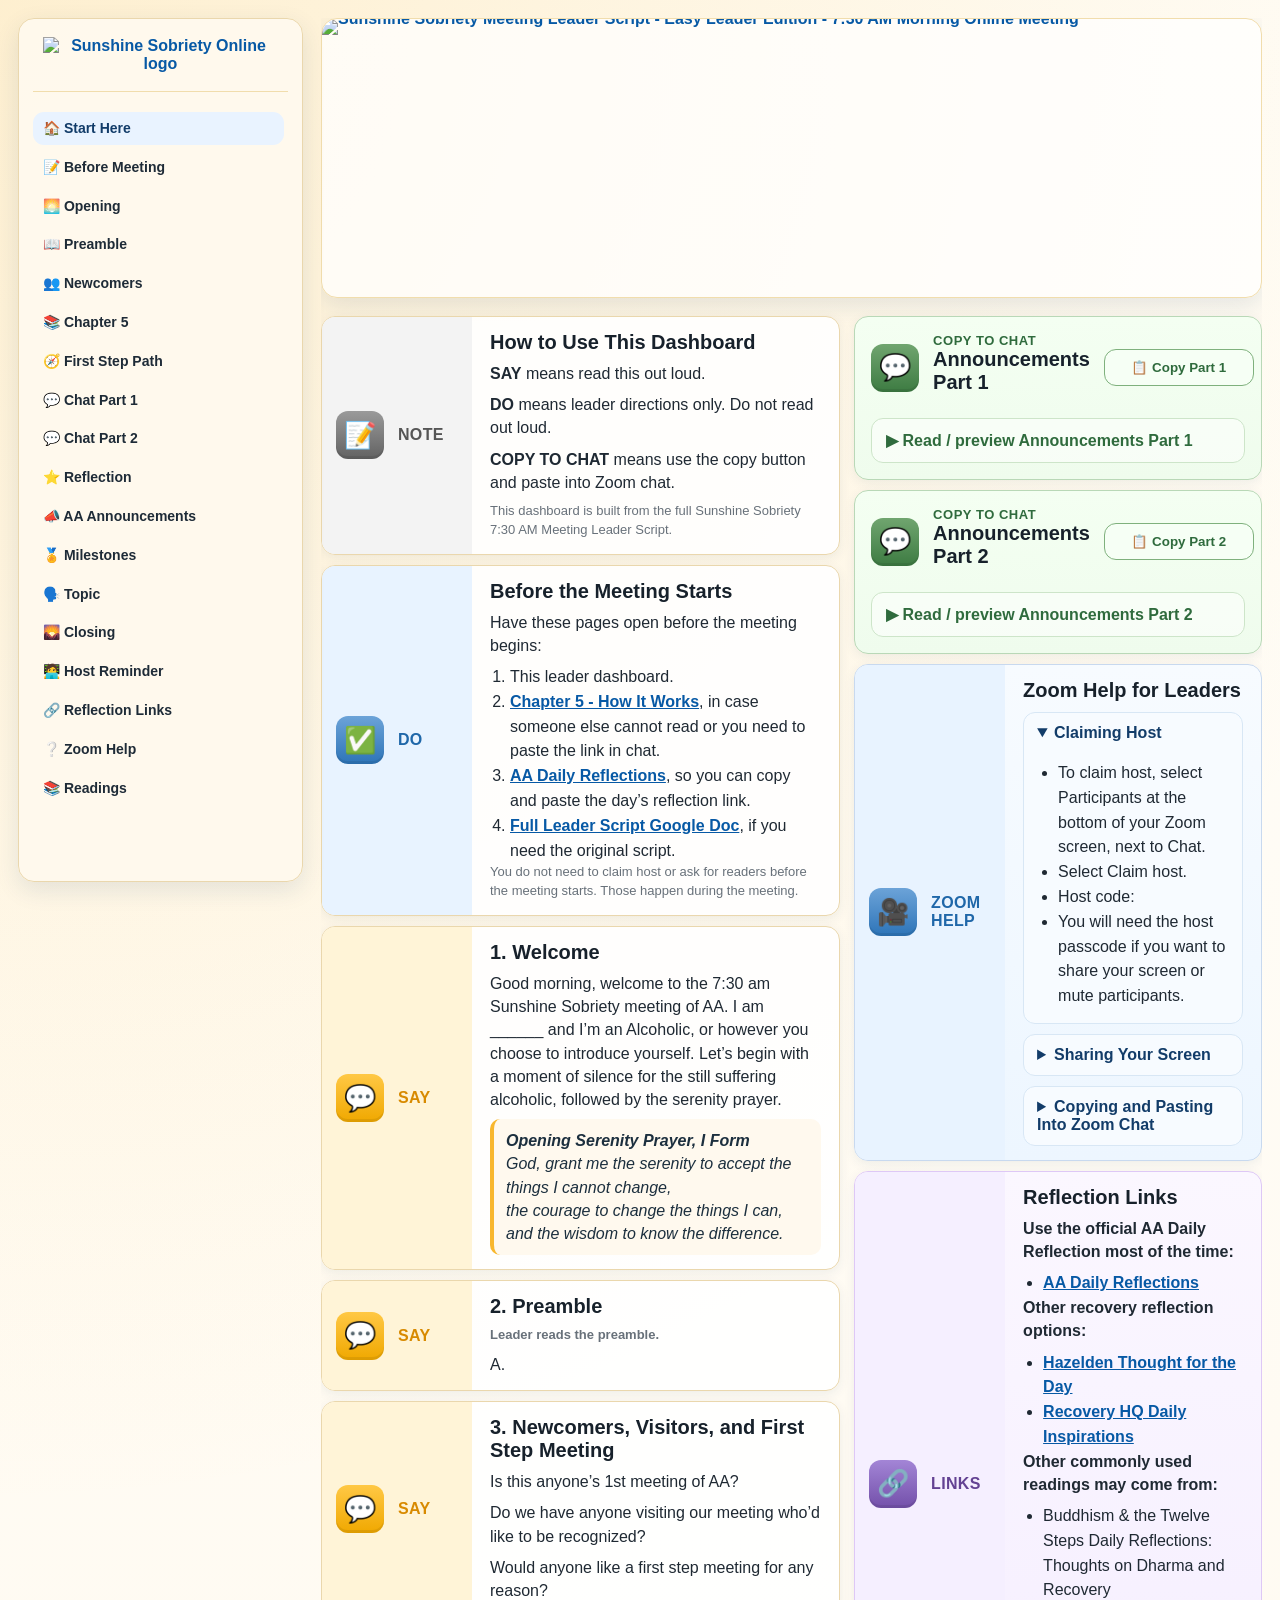
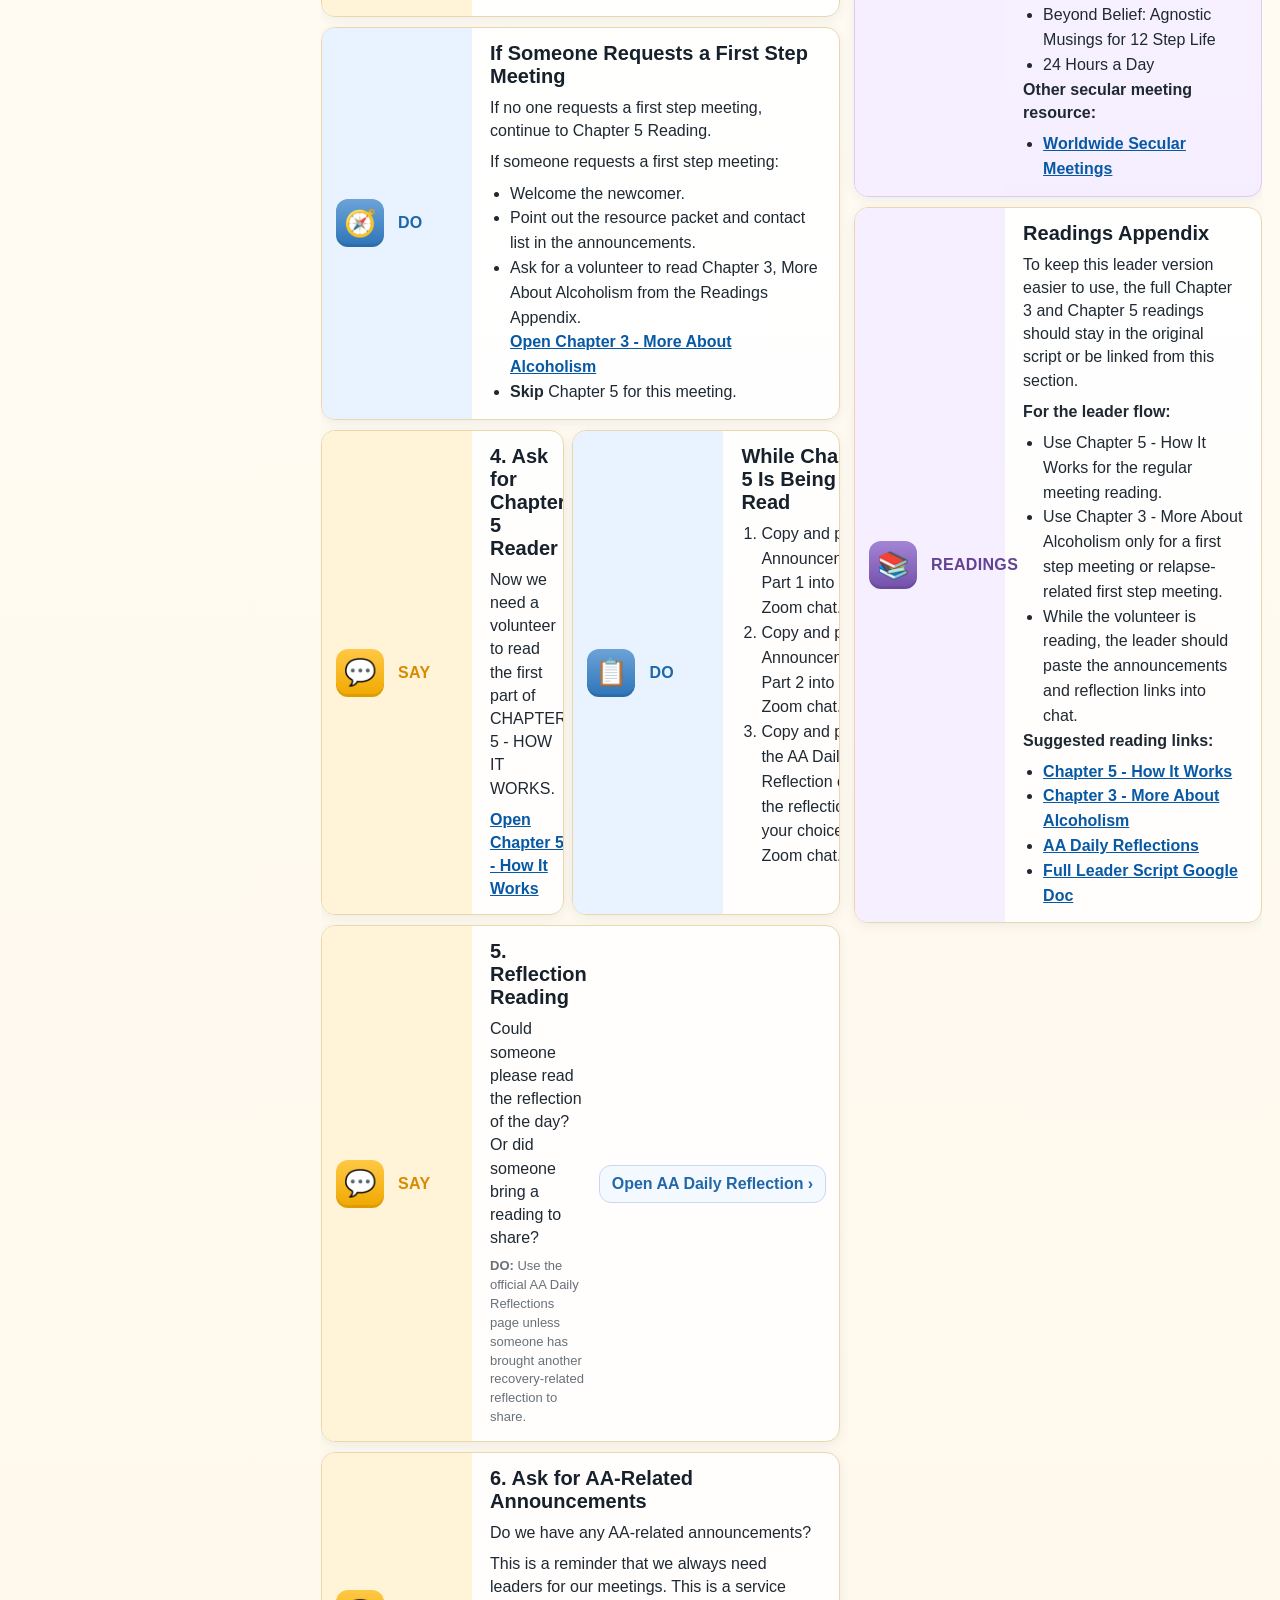
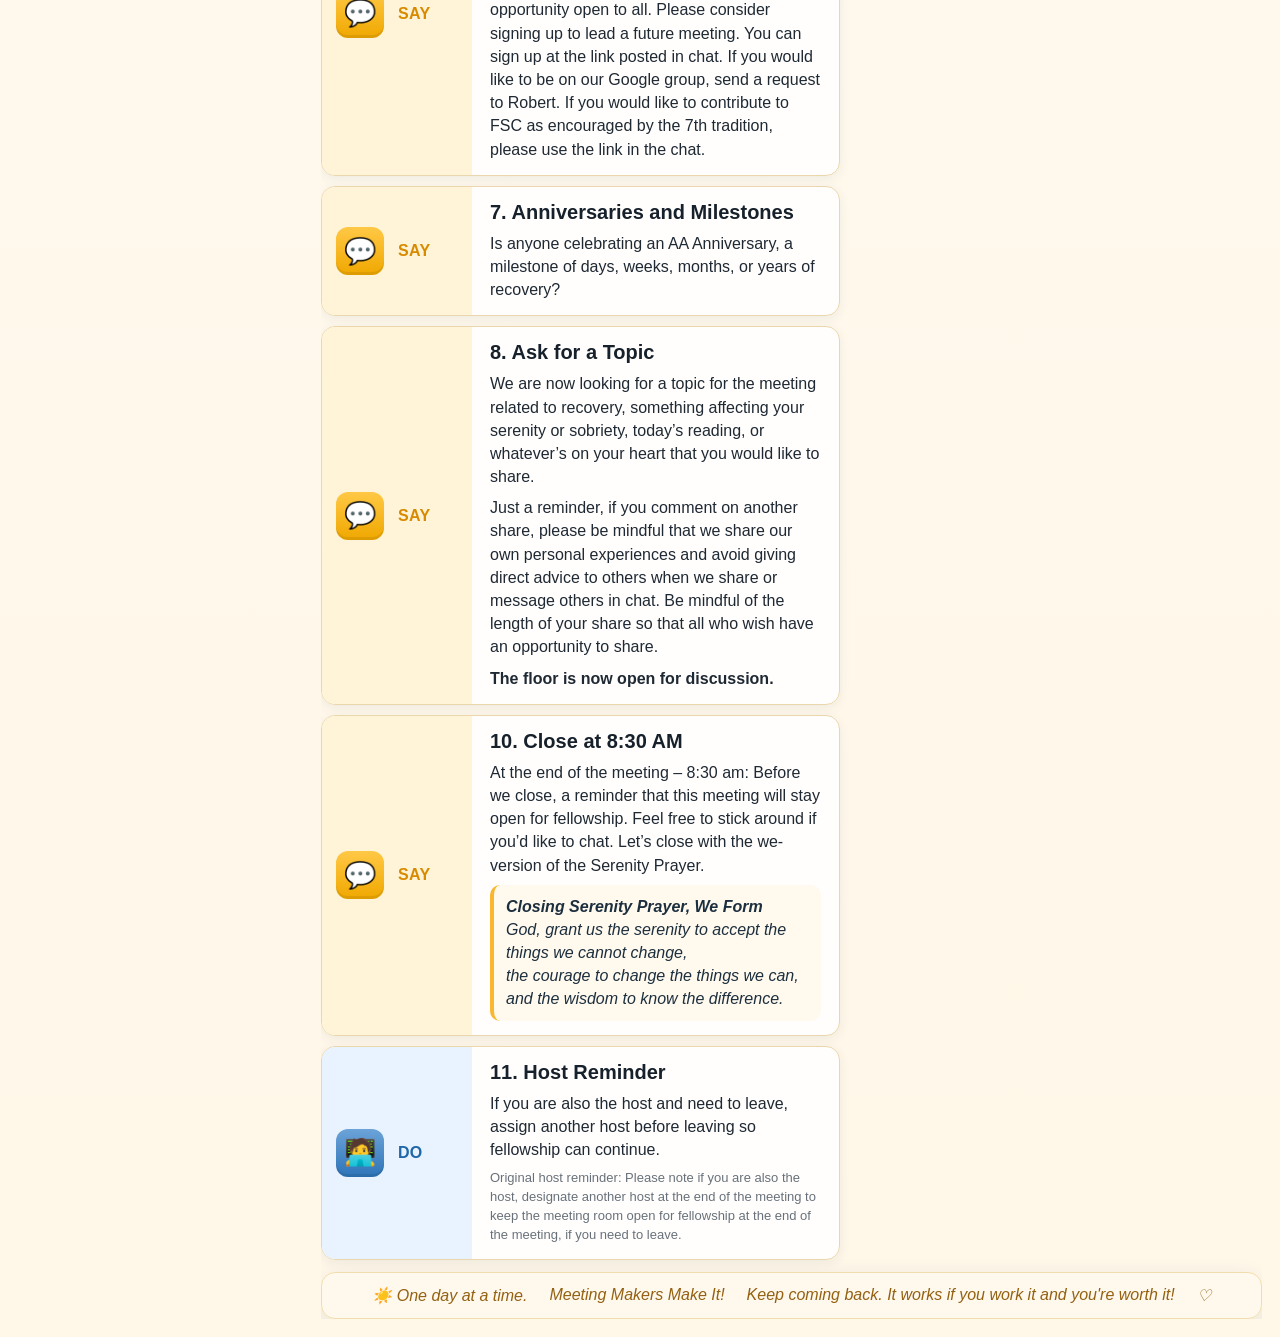
==== index.html @ 8a0412aa "Update index.html" ====
<!DOCTYPE html>
<html lang="en">
<head>
  <meta charset="UTF-8" />
  <meta name="viewport" content="width=device-width, initial-scale=1.0" />
  <title>Sunshine Sobriety Online Meeting Leader Script</title>
  <link rel="stylesheet" href="style.css">
</head>

<body>
  <div class="page">
    <aside class="sidebar">
      <div class="logo-wrap">
        <a href="#start" aria-label="Sunshine Sobriety Online home">
          <img class="site-logo" src="images/Logo5.png" alt="Sunshine Sobriety Online logo">
        </a>
      </div>

      <nav class="nav" aria-label="Meeting leader navigation">
        <a href="#start" class="active">🏠 Start Here</a>
        <a href="#before">📝 Before Meeting</a>
        <a href="#opening">🌅 Opening</a>
        <a href="#preamble">📖 Preamble</a>
        <a href="#newcomers">👥 Newcomers</a>
        <a href="#chapter5">📚 Chapter 5</a>
        <a href="#firststep">🧭 First Step Path</a>
        <a href="#chat1">💬 Chat Part 1</a>
        <a href="#chat2">💬 Chat Part 2</a>
        <a href="#reflection">⭐ Reflection</a>
        <a href="#aaannouncements">📣 AA Announcements</a>
        <a href="#milestones">🏅 Milestones</a>
        <a href="#topic">🗣️ Topic</a>
        <a href="#closing">🌄 Closing</a>
        <a href="#host">🧑‍💻 Host Reminder</a>
        <a href="#links">🔗 Reflection Links</a>
        <a href="#zoomhelp">❔ Zoom Help</a>
        <a href="#readings">📚 Readings</a>
      </nav>

      <div class="sidebar-art">
        <img src="images/Fitchburg2.png" alt="Fitchburg Serenity Club">
      </div>
    </aside>

    <main class="main">
      <header class="hero hero-banner-wrap">
        <a class="hero-banner-link" href="https://signup.com/go/HtoYOkj" target="_blank" rel="noopener" aria-label="Sign up to lead a meeting">
          <img class="hero-banner" src="images/banner.png" alt="Sunshine Sobriety Meeting Leader Script - Easy Leader Edition - 7:30 AM Morning Online Meeting">
        </a>
      </header>

      <section class="layout">
        <div class="stack">
          <article id="start" class="card script-card">
            <div class="label note">
              <div class="icon-box">📝</div>
              <div>Note</div>
            </div>
            <div class="content">
              <h2>How to Use This Dashboard</h2>
              <p><strong>SAY</strong> means read this out loud.</p>
              <p><strong>DO</strong> means leader directions only. Do not read out loud.</p>
              <p><strong>COPY TO CHAT</strong> means use the copy button and paste into Zoom chat.</p>
              <p class="small">This dashboard is built from the full Sunshine Sobriety 7:30 AM Meeting Leader Script.</p>
            </div>
          </article>

          <article id="before" class="card script-card">
            <div class="label do">
              <div class="icon-box">✅</div>
              <div>Do</div>
            </div>
            <div class="content">
              <h2>Before the Meeting Starts</h2>
              <p>Have these pages open before the meeting begins:</p>
              <ol>
                <li>This leader dashboard.</li>
                <li><a href="https://www.aa.org/sites/default/files/2021-11/en_bigbook_chapt5.pdf" target="_blank" rel="noopener">Chapter 5 - How It Works</a>, in case someone else cannot read or you need to paste the link in chat.</li>
                <li><a href="https://www.aa.org/daily-reflections" target="_blank" rel="noopener">AA Daily Reflections</a>, so you can copy and paste the day’s reflection link.</li>
                <li><a href="https://docs.google.com/document/d/1NadSeUQ7gs01p3T3j9mKy98ddi4QYPoduhAAmuck3Oc/edit?usp=sharing" target="_blank" rel="noopener">Full Leader Script Google Doc</a>, if you need the original script.</li>
              </ol>
              <p class="small">You do not need to claim host or ask for readers before the meeting starts. Those happen during the meeting.</p>
            </div>
          </article>

          <article id="opening" class="card script-card">
            <div class="label">
              <div class="icon-box">💬</div>
              <div>Say</div>
            </div>
            <div class="content">
              <h2>1. Welcome</h2>
              <p class="script-line">Good morning, welcome to the 7:30 am Sunshine Sobriety meeting of AA. I am ______ and I’m an Alcoholic, or however you choose to introduce yourself. Let’s begin with a moment of silence for the still suffering alcoholic, followed by the serenity prayer.</p>
              <p class="prayer"><strong>Opening Serenity Prayer, I Form</strong><br>
                God, grant me the serenity to accept the things I cannot change,<br>
                the courage to change the things I can,<br>
                and the wisdom to know the difference.</p>
            </div>
          </article>

          <article id="preamble" class="card script-card">
            <div class="label">
              <div class="icon-box">💬</div>
              <div>Say</div>
            </div>
            <div class="content">
              <h2>2. Preamble</h2>
              <p class="small"><strong>Leader reads the preamble.</strong></p>
              <p class="script-line">A.</p>
            </div>
          </article>

          <article id="newcomers" class="card script-card">
            <div class="label">
              <div class="icon-box">💬</div>
              <div>Say</div>
            </div>
            <div class="content">
              <h2>3. Newcomers, Visitors, and First Step Meeting</h2>
              <p class="script-line">Is this anyone’s 1st meeting of AA?</p>
              <p class="script-line">Do we have anyone visiting our meeting who’d like to be recognized?</p>
              <p class="script-line">Would anyone like a first step meeting for any reason?</p>
            </div>
          </article>

          <article id="firststep" class="card script-card">
            <div class="label do">
              <div class="icon-box">🧭</div>
              <div>Do</div>
            </div>

            <div class="content">
              <h2>If Someone Requests a First Step Meeting</h2>

              <p>If no one requests a first step meeting, continue to Chapter 5 Reading.</p>
              <p>If someone requests a first step meeting:</p>

              <ul>
                <li>Welcome the newcomer.</li>
                <li>Point out the resource packet and contact list in the announcements.</li>
                <li>
                  Ask for a volunteer to read Chapter 3, More About Alcoholism from the Readings Appendix.
                  <br>
                  <a href="https://www.aa.org/sites/default/files/2021-11/en_bigbook_chapt3.pdf" target="_blank" rel="noopener">
                    Open Chapter 3 - More About Alcoholism
                  </a>
                </li>
                <li><strong>Skip</strong> Chapter 5 for this meeting.</li>
              </ul>
            </div>
          </article>

          <div id="chapter5" class="two-mini">
            <article class="card script-card">
              <div class="label">
                <div class="icon-box">💬</div>
                <div>Say</div>
              </div>
              <div class="content">
                <h2>4. Ask for Chapter 5 Reader</h2>
                <p class="script-line">Now we need a volunteer to read the first part of CHAPTER 5 - HOW IT WORKS.</p>
                <p><a href="https://www.aa.org/sites/default/files/2021-11/en_bigbook_chapt5.pdf" target="_blank" rel="noopener">Open Chapter 5 - How It Works</a></p>
              </div>
            </article>

            <article class="card script-card">
              <div class="label do">
                <div class="icon-box">📋</div>
                <div>Do</div>
              </div>
              <div class="content">
                <h2>While Chapter 5 Is Being Read</h2>
                <ol>
                  <li>Copy and paste Announcements Part 1 into Zoom chat.</li>
                  <li>Copy and paste Announcements Part 2 into Zoom chat.</li>
                  <li>Copy and paste the AA Daily Reflection or the reflection of your choice into Zoom chat.</li>
                </ol>
              </div>
            </article>
          </div>


          <article id="reflection" class="card script-card">
            <div class="label">
              <div class="icon-box">💬</div>
              <div>Say</div>
            </div>
            <div class="content jump-row">
              <div>
                <h2>5. Reflection Reading</h2>
                <p class="script-line">Could someone please read the reflection of the day? Or did someone bring a reading to share?</p>
                <p class="small"><strong>DO:</strong> Use the official AA Daily Reflections page unless someone has brought another recovery-related reflection to share.</p>
              </div>
              <a class="jump" href="https://www.aa.org/daily-reflections" target="_blank" rel="noopener">Open AA Daily Reflection ›</a>
            </div>
          </article>

          <article id="aaannouncements" class="card script-card">
            <div class="label">
              <div class="icon-box">💬</div>
              <div>Say</div>
            </div>
            <div class="content">
              <h2>6. Ask for AA-Related Announcements</h2>
              <p class="script-line">Do we have any AA-related announcements?</p>
              <p class="script-line">This is a reminder that we always need leaders for our meetings. This is a service opportunity open to all. Please consider signing up to lead a future meeting. You can sign up at the link posted in chat. If you would like to be on our Google group, send a request to Robert. If you would like to contribute to FSC as encouraged by the 7th tradition, please use the link in the chat.</p>
            </div>
          </article>

          <article id="milestones" class="card script-card">
            <div class="label">
              <div class="icon-box">💬</div>
              <div>Say</div>
            </div>
            <div class="content">
              <h2>7. Anniversaries and Milestones</h2>
              <p class="script-line">Is anyone celebrating an AA Anniversary, a milestone of days, weeks, months, or years of recovery?</p>
            </div>
          </article>

          <article id="topic" class="card script-card">
            <div class="label">
              <div class="icon-box">💬</div>
              <div>Say</div>
            </div>
            <div class="content">
              <h2>8. Ask for a Topic</h2>
              <p class="script-line">We are now looking for a topic for the meeting related to recovery, something affecting your serenity or sobriety, today’s reading, or whatever’s on your heart that you would like to share.</p>
              <p class="script-line">Just a reminder, if you comment on another share, please be mindful that we share our own personal experiences and avoid giving direct advice to others when we share or message others in chat. Be mindful of the length of your share so that all who wish have an opportunity to share.</p>
              <p class="strong">The floor is now open for discussion.</p>
            </div>
          </article>

          <article id="closing" class="card script-card">
            <div class="label">
              <div class="icon-box">💬</div>
              <div>Say</div>
            </div>
            <div class="content">
              <h2>10. Close at 8:30 AM</h2>
              <p class="script-line">At the end of the meeting – 8:30 am: Before we close, a reminder that this meeting will stay open for fellowship. Feel free to stick around if you’d like to chat. Let’s close with the we-version of the Serenity Prayer.</p>
              <p class="prayer"><strong>Closing Serenity Prayer, We Form</strong><br>
                God, grant us the serenity to accept the things we cannot change,<br>
                the courage to change the things we can,<br>
                and the wisdom to know the difference.</p>
            </div>
          </article>

          <article id="host" class="card script-card">
            <div class="label do">
              <div class="icon-box">🧑‍💻</div>
              <div>Do</div>
            </div>
            <div class="content">
              <h2>11. Host Reminder</h2>
              <p>If you are also the host and need to leave, assign another host before leaving so fellowship can continue.</p>
              <p class="small">Original host reminder: Please note if you are also the host, designate another host at the end of the meeting to keep the meeting room open for fellowship at the end of the meeting, if you need to leave.</p>
            </div>
          </article>
        </div>

        <div class="stack right-stack">
          <article id="chat1" class="card copy-card compact-copy-card">
  <div class="copy-head">
    <div class="copy-title">
      <div class="icon-box" style="background: linear-gradient(180deg, #70a56f, #3d7b42);">💬</div>
      <div>
        <div class="copy-kicker">Copy to Chat</div>
        <h2>Announcements Part 1</h2>
      </div>
    </div>

    <button class="copy-button" onclick="copyAndOpen('announcements1', 'announcements1Details', 'Announcements Part 1 copied')">
      📋 Copy Part 1
    </button>
  </div>

  <details id="announcements1Details" class="copy-details">
    <summary>Read / preview Announcements Part 1</summary>
    <div class="copy-body">
      <div id="announcements1" class="copy-preview">Sunshine Sobriety Online 7:30 am Zoom- Announcements and Reminders

To be added to the 730 FCS group e-mail list, send a request to rbrtbohanan52@gmail.com

Use this link to contribute to FSC as encouraged by the 7th tradition. Select the ‘Donate’ option.
https://fitchburgserenityclub.com/

Sign up to volunteer and lead this meeting. You can find the script here.
https://www.signupgenius.com/go/5080e4aaca72ea2fe3-fsc730
https://docs.google.com/document/d/19-EZ2bPWuKZj3j7DMF5KsOiZlLHwIXjWU8_DUU0-L0o/edit?pli=1&amp;tab=t.0

FSC 7:30 am Sunshine Sobriety Contact Google Sheet
https://docs.google.com/spreadsheets/d/1KEbguEC6e_blwJB_oEo1ubpRI0QoKJOL/edit#gid=1732233350</div>
    </div>
  </details>
</article>


          <article id="chat2" class="card copy-card compact-copy-card">
  <div class="copy-head">
    <div class="copy-title">
      <div class="icon-box" style="background: linear-gradient(180deg, #70a56f, #3d7b42);">💬</div>
      <div>
        <div class="copy-kicker">Copy to Chat</div>
        <h2>Announcements Part 2</h2>
      </div>
    </div>

    <button class="copy-button" onclick="copyAndOpen('announcements2', 'announcements2Details', 'Announcements Part 2 copied')">
      📋 Copy Part 2
    </button>
  </div>

  <details id="announcements2Details" class="copy-details">
    <summary>Read / preview Announcements Part 2</summary>
    <div class="copy-body">
      <div id="announcements2" class="copy-preview">Other Meetings

24/7 AA Intergroup Zoom meetings
https://aa-intergroup.org/meetings/

AA Daily Reflection
https://www.aa.org/daily-reflections

Worldwide Secular Meetings
https://www.worldwidesecularmeetings.com/

FSC Resource Packet
https://docs.google.com/document/d/1KSrapFkOkxkTzOV8fXPM66kBfkjXZWc-/edit?amp;ouid=107367626261618989098&amp;amp;rtpof=true&amp;amp;sd=true

FSC Speaker Meeting - Last Sunday of each month - Please share your story.
https://docs.google.com/spreadsheets/d/15B9vhuPxPeryDIu_pvGkiyNhheJsnlZ3ZRSi9T9MUG0/edit</div>
    </div>
  </details>
</article>


          <article id="zoomhelp" class="card script-card zoom-card">
  <div class="label do">
    <div class="icon-box">🎥</div>
    <div>Zoom Help</div>
  </div>

  <div class="content">
    <h2>Zoom Help for Leaders</h2>

    <details open>
      <summary>Claiming Host</summary>
      <div class="details-body">
        <ul>
          <li>To claim host, select Participants at the bottom of your Zoom screen, next to Chat.</li>
          <li>Select Claim host.</li>
          <li>Host code:</li>
          <li>You will need the host passcode if you want to share your screen or mute participants.</li>
        </ul>
      </div>
    </details>

    <details>
      <summary>Sharing Your Screen</summary>
      <div class="details-body">
        <ul>
          <li>Open the page you want to share before you try to share your screen.</li>
          <li>Ensure you have claimed host using the host code.</li>
          <li>In Zoom, select the green Share button.</li>
          <li>Choose the correct page or window.</li>
          <li>Select Share.</li>
          <li>The window needs to be open in the background. It cannot be minimized.</li>
          <li>When done, select Stop Share in the red box at the top of your screen.</li>
        </ul>
      </div>
    </details>

    <details>
      <summary>Copying and Pasting Into Zoom Chat</summary>
      <div class="details-body">
        <ul>
          <li>Copy only one announcement section at a time.</li>
          <li>Paste Announcements Part 1 first.</li>
          <li>Then paste Announcements Part 2.</li>
          <li>If Zoom does not send the message, split the section into smaller pieces and try again.</li>
        </ul>
      </div>
    </details>
  </div>
</article>


          <article id="links" class="card script-card links-card">
  <div class="label link">
    <div class="icon-box">🔗</div>
    <div>Links</div>
  </div>

  <div class="content">
    <h2>Reflection Links</h2>

    <p><strong>Use the official AA Daily Reflection most of the time:</strong></p>
    <ul>
      <li><a href="https://www.aa.org/daily-reflections" target="_blank" rel="noopener">AA Daily Reflections</a></li>
    </ul>

    <p><strong>Other recovery reflection options:</strong></p>
    <ul>
      <li><a href="https://www.hazeldenbettyford.org/thought-for-the-day" target="_blank" rel="noopener">Hazelden Thought for the Day</a></li>
      <li><a href="https://recoveryhq.com/recovery-resources/daily-inspirations/" target="_blank" rel="noopener">Recovery HQ Daily Inspirations</a></li>
    </ul>

    <p><strong>Other commonly used readings may come from:</strong></p>
    <ul>
      <li>Buddhism &amp; the Twelve Steps Daily Reflections: Thoughts on Dharma and Recovery</li>
      <li>Beyond Belief: Agnostic Musings for 12 Step Life</li>
      <li>24 Hours a Day</li>
    </ul>

    <p><strong>Other secular meeting resource:</strong></p>
    <ul>
      <li><a href="https://www.worldwidesecularmeetings.com/" target="_blank" rel="noopener">Worldwide Secular Meetings</a></li>
    </ul>
  </div>
</article>


          <article id="readings" class="card script-card">
  <div class="label link">
    <div class="icon-box">📚</div>
    <div>Readings</div>
  </div>

  <div class="content">
    <h2>Readings Appendix</h2>

    <p>To keep this leader version easier to use, the full Chapter 3 and Chapter 5 readings should stay in the original script or be linked from this section.</p>

    <p><strong>For the leader flow:</strong></p>
    <ul>
      <li>Use Chapter 5 - How It Works for the regular meeting reading.</li>
      <li>Use Chapter 3 - More About Alcoholism only for a first step meeting or relapse-related first step meeting.</li>
      <li>While the volunteer is reading, the leader should paste the announcements and reflection links into chat.</li>
    </ul>

    <p><strong>Suggested reading links:</strong></p>
    <ul>
      <li><a href="https://www.aa.org/sites/default/files/2021-11/en_bigbook_chapt5.pdf" target="_blank" rel="noopener">Chapter 5 - How It Works</a></li>
      <li><a href="https://www.aa.org/sites/default/files/2021-11/en_bigbook_chapt3.pdf" target="_blank" rel="noopener">Chapter 3 - More About Alcoholism</a></li>
      <li><a href="https://www.aa.org/daily-reflections" target="_blank" rel="noopener">AA Daily Reflections</a></li>
      <li><a href="https://docs.google.com/document/d/1NadSeUQ7gs01p3T3j9mKy98ddi4QYPoduhAAmuck3Oc/edit?usp=sharing" target="_blank" rel="noopener">Full Leader Script Google Doc</a></li>
    </ul>
  </div>
</article>
</div>
</section>

      <footer class="footer">
        <span>☀️ One day at a time.</span>
        <span>Meeting Makers Make It!</span>
        <span>Keep coming back. It works if you work it and you're worth it!</span>
        <span>♡</span>
      </footer>
    </main>
  </div>

  <div id="toast" class="toast">Copied!</div>

  <script src="script.js"></script>
</body>
</html>
---- style.css ----
:root {
  --navy: #123c69;
  --blue: #3d84c6;
  --sky: #dceefb;
  --sun: #f8b72e;
  --sun-dark: #d88a00;
  --cream: #fff9ee;
  --paper: #ffffff;
  --sand: #f6ead5;
  --green: #eaf7e8;
  --green-dark: #2f6b3d;
  --purple: #f5efff;
  --purple-dark: #634293;
  --gray: #6f6f6f;
  --soft-gray: #f4f4f4;
  --border: #ead7ad;
  --shadow: 0 8px 24px rgba(18, 60, 105, 0.11);
  --radius: 16px;
}

* {
  box-sizing: border-box;
}

html {
  scroll-behavior: smooth;
}

body {
  margin: 0;
  font-family: Arial, Helvetica, sans-serif;
  color: #1f2933;
  background:
    radial-gradient(circle at top left, rgba(248, 183, 46, 0.2), transparent 32%),
    linear-gradient(180deg, #fffdf8 0%, #fff7e8 100%);
}

img {
  max-width: 100%;
  height: auto;
}

a {
  color: #0759a5;
  font-weight: 700;
  word-break: break-word;
}

/* MAIN PAGE LAYOUT */

.page {
  min-height: 100vh;
  display: grid;
  grid-template-columns: 285px minmax(0, 1fr);
  gap: 18px;
  padding: 18px;
}

/* SIDEBAR */

.sidebar {
  position: sticky;
  top: 18px;
  height: calc(100vh - 36px);
  background: rgba(255, 249, 238, 0.96);
  border: 1px solid var(--border);
  border-radius: var(--radius);
  padding: 14px;
  box-shadow: var(--shadow);
  display: flex;
  flex-direction: column;
  overflow: hidden;
}

/* LOGO AREA */

.logo-wrap {
  flex: 0 0 auto;
  text-align: center;
  padding: 4px 6px 10px;
  border-bottom: 1px solid #f1ddad;
  margin-bottom: 10px;
}

.logo-wrap a {
  text-decoration: none;
}

.site-logo {
  display: block;
  width: 100%;
  max-width: 235px;
  height: auto;
  margin: 0 auto 8px;
}

/* Old generated CSS logo pieces hidden */

.sun-mark,
.logo-text {
  display: none;
}

/* SIDEBAR NAVIGATION */

.nav {
  flex: 1 1 auto;
  min-height: 0;
  display: grid;
  align-content: start;
  gap: 6px;
  overflow-y: auto;
  overflow-x: hidden;
  padding: 10px 4px 10px 0;
  margin-bottom: 0;
  border-bottom: none;
}

.nav a {
  display: flex;
  align-items: center;
  gap: 10px;
  text-decoration: none;
  color: #1e2b37;
  padding: 8px 10px;
  border-radius: 11px;
  font-weight: 800;
  font-size: 14px;
  line-height: 1.2;
}

.nav a:hover,
.nav a.active {
  background: #e9f3ff;
  color: var(--navy);
}

/* Scrollbar */

.nav::-webkit-scrollbar {
  width: 7px;
}

.nav::-webkit-scrollbar-track {
  background: #fff7e8;
  border-radius: 999px;
}

.nav::-webkit-scrollbar-thumb {
  background: #9b9b9b;
  border-radius: 999px;
}

.nav::-webkit-scrollbar-thumb:hover {
  background: #747474;
}

/* BOTTOM FITCHBURG IMAGE HIDDEN */

.sidebar-art {
  display: none;
}

/* MAIN CONTENT */

.main {
  min-width: 0;
  overflow: hidden;
}

/* HERO BANNER */

.hero {
  background: rgba(255, 255, 255, 0.76);
  border: 1px solid #f1ddad;
  border-radius: var(--radius);
  box-shadow: var(--shadow);
  margin-bottom: 18px;
}

/* Full clickable banner header */

.hero.hero-banner-wrap {
  display: block;
  padding: 0;
  height: 280px;
  min-height: 0;
  overflow: hidden;
  line-height: 0;
}

.hero-banner-link {
  display: block;
  width: 100%;
  height: 100%;
  text-decoration: none;
  line-height: 0;
}

.hero-banner {
  display: block;
  width: 100%;
  height: 100%;
  max-height: none;
  object-fit: cover;
  object-position: center center;
  border-radius: var(--radius);
}
/* Old hero text styles kept in case you ever use text hero again */

h1 {
  margin: 0;
  color: var(--navy);
  font-size: clamp(34px, 3.7vw, 56px);
  line-height: 1.05;
  letter-spacing: -0.04em;
}

.subtitle {
  color: var(--blue);
  font-style: italic;
  font-size: clamp(21px, 1.8vw, 26px);
  margin-top: 12px;
  display: flex;
  align-items: center;
  gap: 12px;
}

.subtitle::before,
.subtitle::after {
  content: "";
  height: 2px;
  width: 64px;
  background: #9fb9d1;
}

/* Old signup image styles kept harmless */

.leader-signup-image {
  display: block;
  margin: 6px auto 0;
  text-decoration: none;
}

.leader-signup-image img {
  display: block;
  width: 100%;
  max-width: 235px;
  height: auto;
  border-radius: 13px;
  box-shadow: 0 4px 14px rgba(18, 60, 105, 0.12);
  transition: transform 0.18s ease, box-shadow 0.18s ease;
}

.leader-signup-image:hover img {
  transform: translateY(-2px);
  box-shadow: 0 7px 18px rgba(18, 60, 105, 0.18);
}

.hero-signup-image {
  display: block;
  width: clamp(300px, 28vw, 420px);
  max-width: 100%;
  margin: 0;
  justify-self: end;
  align-self: center;
  text-decoration: none;
}

.hero-signup-image img {
  display: block;
  width: 100%;
  max-width: none;
  height: auto;
  border-radius: 15px;
  box-shadow: 0 8px 22px rgba(18, 60, 105, 0.12);
}

/* OLD TOP RIGHT MESSAGE CARD, KEPT IN CASE YOU EVER USE IT AGAIN */

.hope-card {
  border: 1px solid #f1cd83;
  background: #fff7e8;
  border-radius: 14px;
  padding: 14px 18px;
  color: var(--navy);
  max-width: 280px;
  display: grid;
  grid-template-columns: 42px 1fr;
  align-items: center;
  gap: 10px;
  font-style: italic;
  font-weight: 700;
}

/* PAGE COLUMNS */

.layout {
  display: grid;
  grid-template-columns: minmax(0, 1.12fr) minmax(330px, 0.88fr);
  gap: 14px;
  align-items: start;
}

.stack {
  display: grid;
  gap: 10px;
}

/* CARDS */

.card {
  border: 1px solid var(--border);
  background: rgba(255, 255, 255, 0.9);
  border-radius: 14px;
  overflow: hidden;
  box-shadow: 0 3px 12px rgba(18, 60, 105, 0.07);
  scroll-margin-top: 22px;
}

.script-card {
  display: grid;
  grid-template-columns: 150px 1fr;
}

.label {
  display: grid;
  grid-template-columns: 52px 1fr;
  align-items: center;
  gap: 10px;
  padding: 14px;
  background: #fff4d7;
  color: var(--sun-dark);
  font-weight: 900;
  text-transform: uppercase;
  letter-spacing: 0.02em;
}

.label.note {
  background: #f3f3f3;
  color: #555;
}

.label.do {
  background: #e8f3ff;
  color: #1f67a9;
}

.label.copy {
  background: #eaf7e8;
  color: var(--green-dark);
}

.label.link {
  background: var(--purple);
  color: var(--purple-dark);
}

.icon-box {
  width: 48px;
  height: 48px;
  border-radius: 12px;
  display: grid;
  place-items: center;
  font-size: 26px;
  background: linear-gradient(180deg, #ffc845, #f0a800);
  color: white;
  box-shadow: inset 0 -3px 0 rgba(0, 0, 0, 0.08);
}

.note .icon-box {
  background: linear-gradient(180deg, #9a9a9a, #626262);
}

.do .icon-box {
  background: linear-gradient(180deg, #6ca3d8, #2d74b8);
}

.copy .icon-box {
  background: linear-gradient(180deg, #70a56f, #3d7b42);
}

.link .icon-box {
  background: linear-gradient(180deg, #a385d6, #7350aa);
}

.content {
  padding: 14px 18px;
}

h2,
h3 {
  margin: 0 0 8px;
  color: #17212b;
}

h2 {
  font-size: 20px;
}

h3 {
  font-size: 18px;
}

p {
  margin: 0 0 8px;
  line-height: 1.45;
}

p:last-child {
  margin-bottom: 0;
}

.script-line {
  font-size: 16px;
}

.prayer {
  font-style: italic;
  color: #1c2f3e;
  background: #fff9ee;
  border-left: 4px solid var(--sun);
  padding: 10px 12px;
  border-radius: 10px;
}

.strong {
  font-weight: 900;
}

.small {
  font-size: 13px;
  color: #68717a;
}

.aa-credit {
  margin-top: 10px;
  font-style: italic;
  color: #68717a;
}

.two-mini {
  display: grid;
  grid-template-columns: 1fr 1.1fr;
  gap: 8px;
}

.jump-row {
  display: grid;
  grid-template-columns: 1fr auto;
  align-items: center;
  gap: 12px;
}

.jump {
  text-decoration: none;
  border: 1px solid #c8d9ef;
  background: #f4f9ff;
  color: #2267a8;
  border-radius: 12px;
  padding: 9px 12px;
  white-space: nowrap;
  font-weight: 900;
  display: inline-flex;
  align-items: center;
  justify-content: center;
  gap: 6px;
}

.jump.orange {
  border-color: #ffc869;
  color: #c97800;
  background: #fff8ed;
}

/* COPY CARDS */

.copy-card {
  border-color: #b9d8b7;
  background: linear-gradient(180deg, #f4fff2 0%, #effced 100%);
}

.copy-head {
  display: flex;
  justify-content: space-between;
  align-items: start;
  gap: 14px;
  padding: 14px 16px 0;
}

.copy-title {
  display: grid;
  grid-template-columns: 50px 1fr;
  align-items: center;
  gap: 12px;
}

.copy-kicker {
  text-transform: uppercase;
  letter-spacing: .04em;
  color: var(--green-dark);
  font-weight: 900;
  font-size: 13px;
}

.copy-button {
  border: 1px solid #7fb17d;
  background: #f6fff5;
  color: var(--green-dark);
  padding: 10px 14px;
  border-radius: 12px;
  font-weight: 900;
  cursor: pointer;
  display: inline-flex;
  gap: 8px;
  align-items: center;
  white-space: nowrap;
}

.copy-button:hover {
  background: #e8f8e7;
}

.copy-body {
  padding: 12px 22px 18px;
}

.copy-preview {
  white-space: pre-wrap;
  background: rgba(255, 255, 255, 0.72);
  border: 1px solid #cde5c9;
  border-radius: 12px;
  padding: 13px;
  line-height: 1.42;
  margin: 8px 0 0;
}

.content ul,
.content ol {
  margin: 8px 0 0 20px;
  padding: 0;
  line-height: 1.55;
}

.note-card {
  border-color: #d2d2d2;
  background: #fbfbfb;
}

.zoom-card {
  border-color: #c8d9ef;
  background: linear-gradient(180deg, #f7fbff, #edf6ff);
}

.links-card {
  border-color: #dec8f6;
  background: linear-gradient(180deg, #fbf7ff, #f5eeff);
}

/* DETAILS */

details {
  border: 1px solid #d8e7f5;
  background: #f7fbff;
  border-radius: 12px;
  margin-top: 10px;
  overflow: hidden;
}

summary {
  cursor: pointer;
  padding: 11px 13px;
  font-weight: 900;
  color: var(--navy);
}

.details-body {
  padding: 0 14px 14px;
}

/* HOST CODE BOX */

.host-code-box {
  margin: 12px 0;
  padding: 12px 14px;
  border: 2px dashed #6ca3d8;
  border-radius: 12px;
  background: #ffffff;
  display: inline-flex;
  align-items: center;
  gap: 12px;
  box-shadow: 0 3px 10px rgba(18, 60, 105, 0.08);
}

.host-code-label {
  font-size: 12px;
  text-transform: uppercase;
  letter-spacing: 0.06em;
  color: #1f67a9;
  font-weight: 900;
}

.host-code {
  font-size: 24px;
  color: #123c69;
  font-weight: 900;
  letter-spacing: 0.08em;
}

/* FOOTER */

.footer {
  margin-top: 12px;
  border: 1px solid #f1ddad;
  border-radius: 14px;
  background: rgba(255, 249, 238, 0.92);
  padding: 13px 20px;
  display: flex;
  justify-content: center;
  gap: 22px;
  color: #936111;
  font-style: italic;
  box-shadow: var(--shadow);
  flex-wrap: wrap;
}

/* TOAST */

.toast {
  position: fixed;
  right: 22px;
  bottom: 22px;
  background: var(--navy);
  color: #fff;
  padding: 12px 16px;
  border-radius: 999px;
  box-shadow: var(--shadow);
  transform: translateY(120px);
  opacity: 0;
  transition: 0.25s ease;
  font-weight: 800;
  z-index: 20;
}

.toast.show {
  transform: translateY(0);
  opacity: 1;
}

/* TABLET */

@media (max-width: 1100px) {
  .page {
    grid-template-columns: 1fr;
  }

  .sidebar {
    position: static;
    height: auto;
    overflow: visible;
  }

  .nav {
    flex: none;
    overflow: visible;
    grid-template-columns: repeat(2, 1fr);
    border-bottom: none;
  }

  .layout {
    grid-template-columns: 1fr;
  }

  .site-logo {
    max-width: 300px;
  }

  .hero.hero-banner-wrap {
    height: 240px;
  }
}

/* MOBILE */

@media (max-width: 720px) {
  .page {
    padding: 10px;
  }

  .hero.hero-banner-wrap {
    height: 190px;
  }

  .hero-banner {
    object-position: center center;
  }

  .script-card,
  .two-mini {
    grid-template-columns: 1fr;
  }

  .label {
    grid-template-columns: 44px 1fr;
  }

  .icon-box {
    width: 42px;
    height: 42px;
    font-size: 23px;
  }

  .nav {
    grid-template-columns: 1fr;
  }

  .copy-head {
    flex-direction: column;
  }

  .jump-row {
    grid-template-columns: 1fr;
  }

  .jump,
  .copy-button {
    width: 100%;
  }

  .host-code-box {
    display: flex;
    width: 100%;
    justify-content: space-between;
  }

  .footer {
    flex-direction: column;
    gap: 6px;
    text-align: center;
  }
}

/* PRINT */

@media print {
  .sidebar,
  .copy-button,
  .toast,
  .jump {
    display: none !important;
  }

  .page,
  .layout,
  .script-card,
  .two-mini {
    display: block;
  }

  .hero,
  .card,
  .footer {
    box-shadow: none;
    break-inside: avoid;
  }

  .card {
    margin-bottom: 10px;
  }
}
/* COMPACT COPY / ANNOUNCEMENT CARDS */

.compact-copy-card .copy-head {
  padding: 16px;
  align-items: center;
}

.compact-copy-card .copy-button {
  min-width: 150px;
  justify-content: center;
}

.copy-details {
  margin: 0 16px 16px;
  border: 1px solid #cde5c9;
  background: rgba(255, 255, 255, 0.55);
  border-radius: 12px;
  overflow: hidden;
}

.copy-details summary {
  cursor: pointer;
  padding: 12px 14px;
  font-weight: 900;
  color: var(--green-dark);
  list-style: none;
}

.copy-details summary::-webkit-details-marker {
  display: none;
}

.copy-details summary::before {
  content: "▶ ";
  color: var(--green-dark);
}

.copy-details[open] summary::before {
  content: "▼ ";
}

.compact-copy-card .copy-body {
  padding: 0 14px 14px;
}

.compact-copy-card .copy-preview {
  margin-top: 0;
}
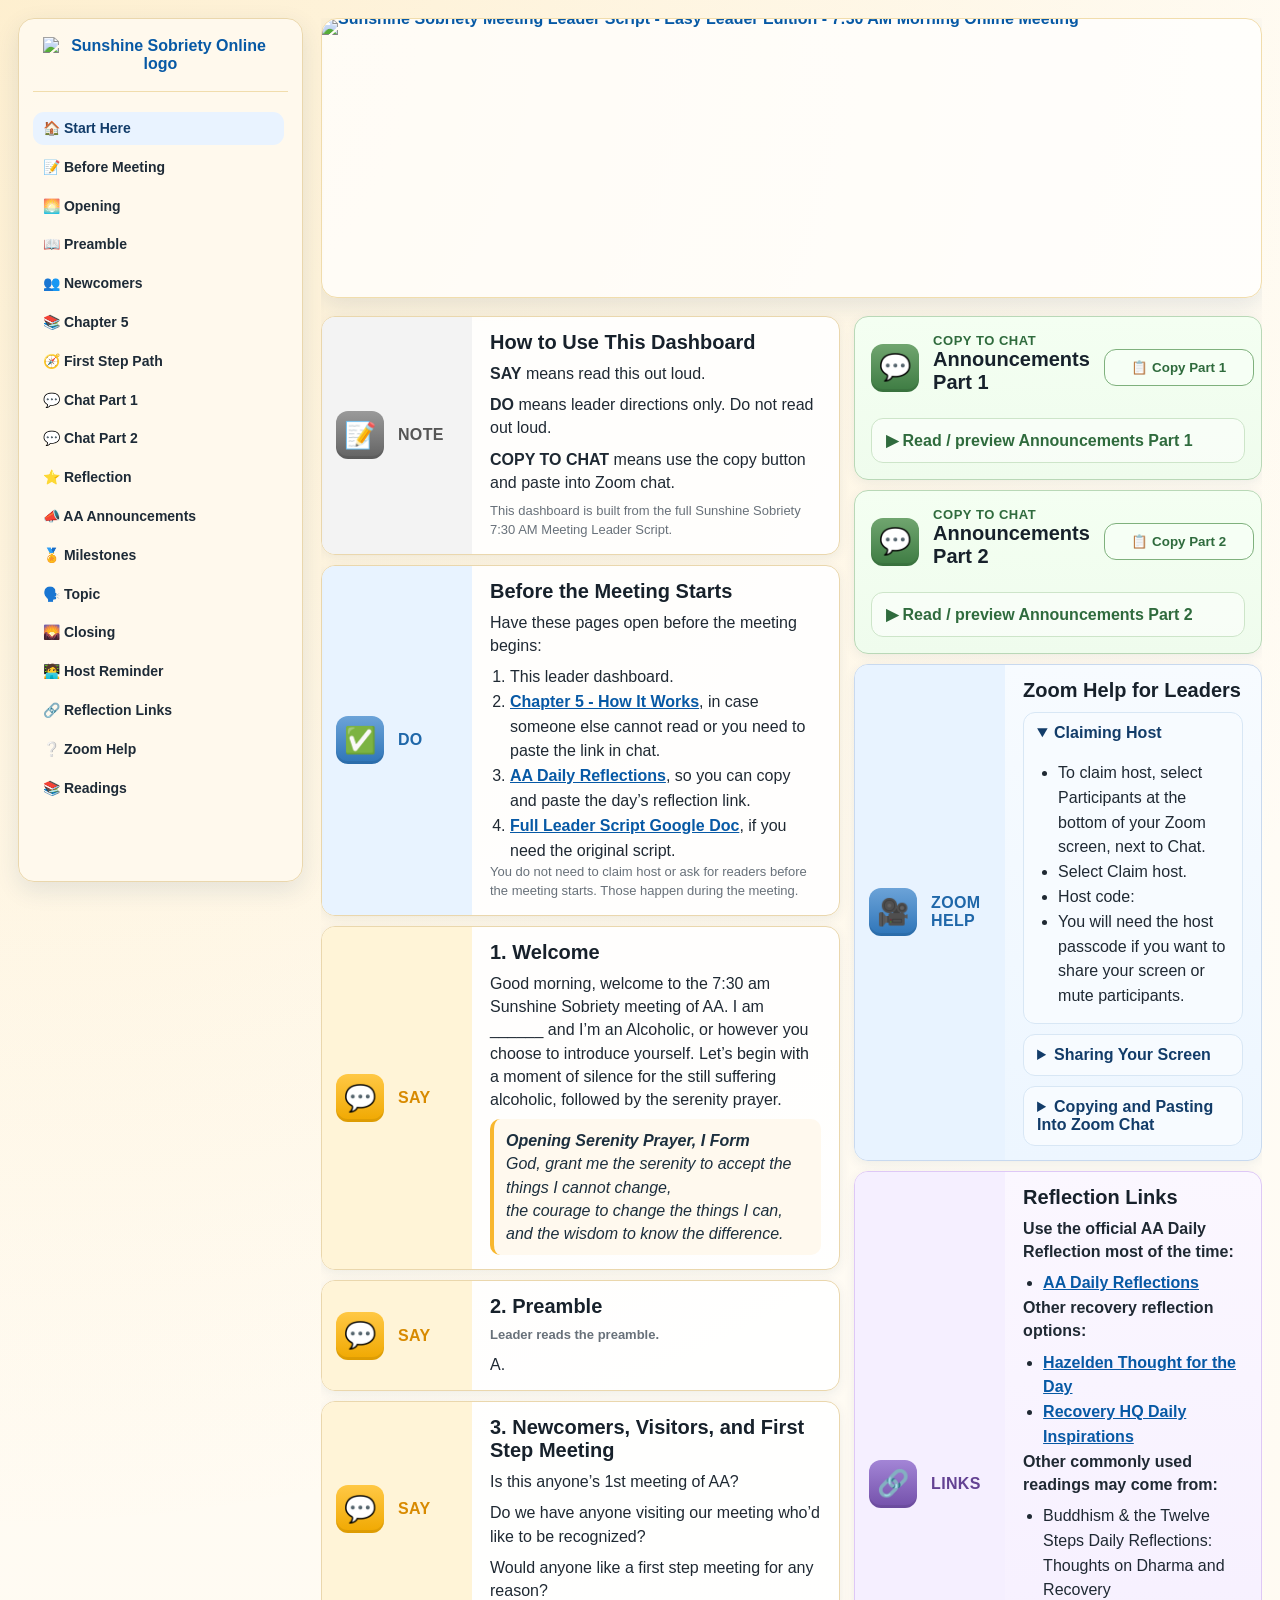
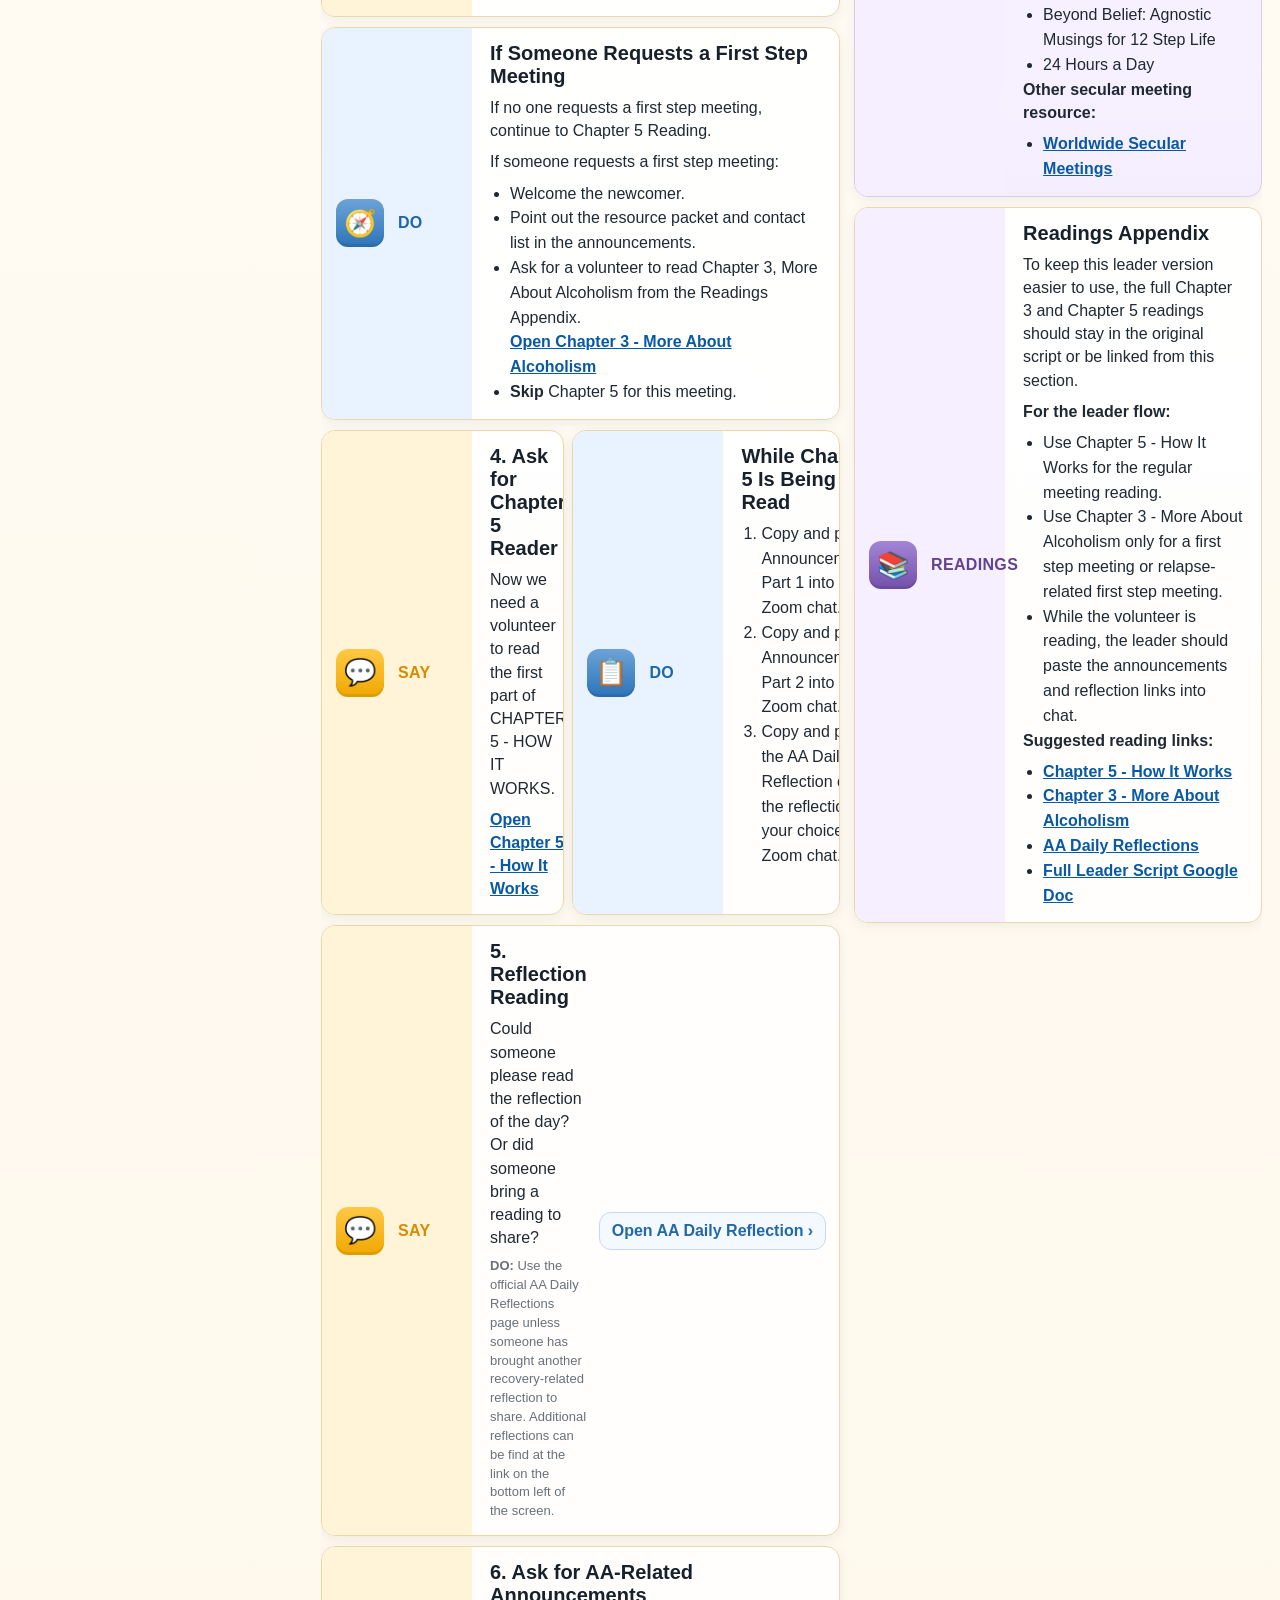
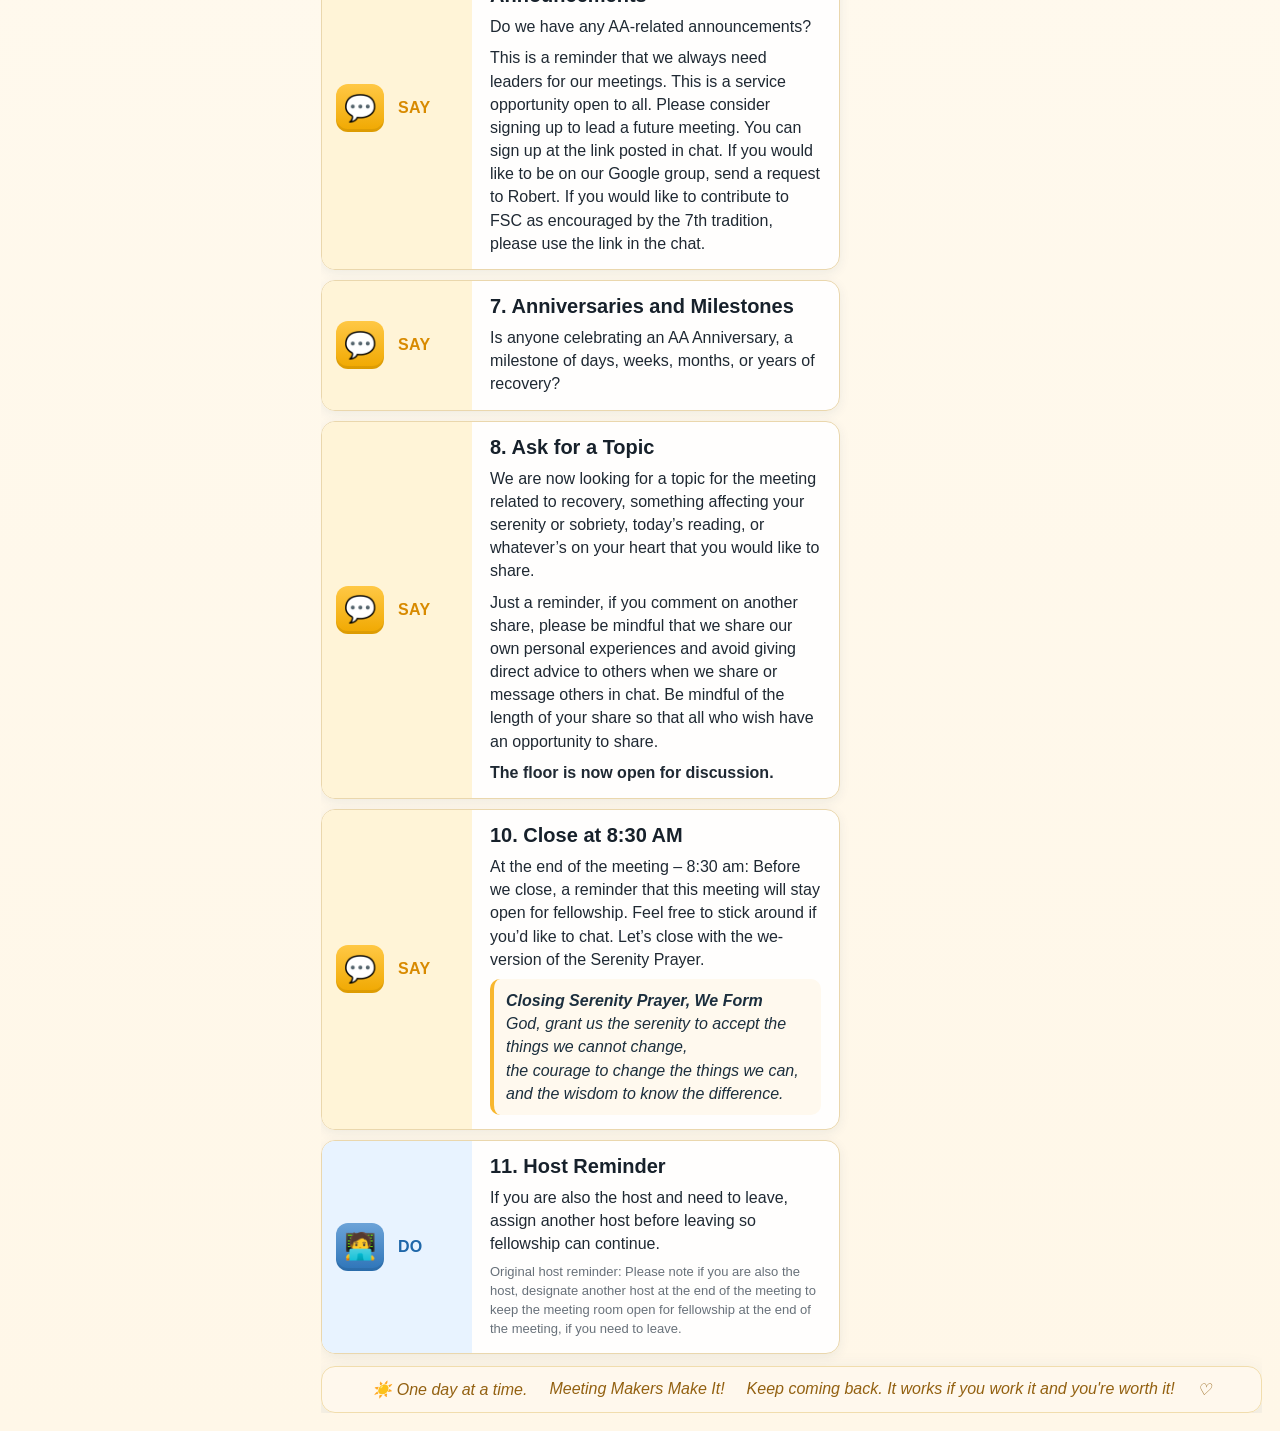
==== commit 061da804: "Update reflection reading instructions in index.html Added a note about additional reflections avail" ====
--- a/index.html
+++ b/index.html
@@ -189,7 +189,7 @@
               <div>
                 <h2>5. Reflection Reading</h2>
                 <p class="script-line">Could someone please read the reflection of the day? Or did someone bring a reading to share?</p>
-                <p class="small"><strong>DO:</strong> Use the official AA Daily Reflections page unless someone has brought another recovery-related reflection to share.</p>
+                <p class="small"><strong>DO:</strong> Use the official AA Daily Reflections page unless someone has brought another recovery-related reflection to share. Additional reflections can be find at the link on the bottom left of the screen. </p>
               </div>
               <a class="jump" href="https://www.aa.org/daily-reflections" target="_blank" rel="noopener">Open AA Daily Reflection ›</a>
             </div>
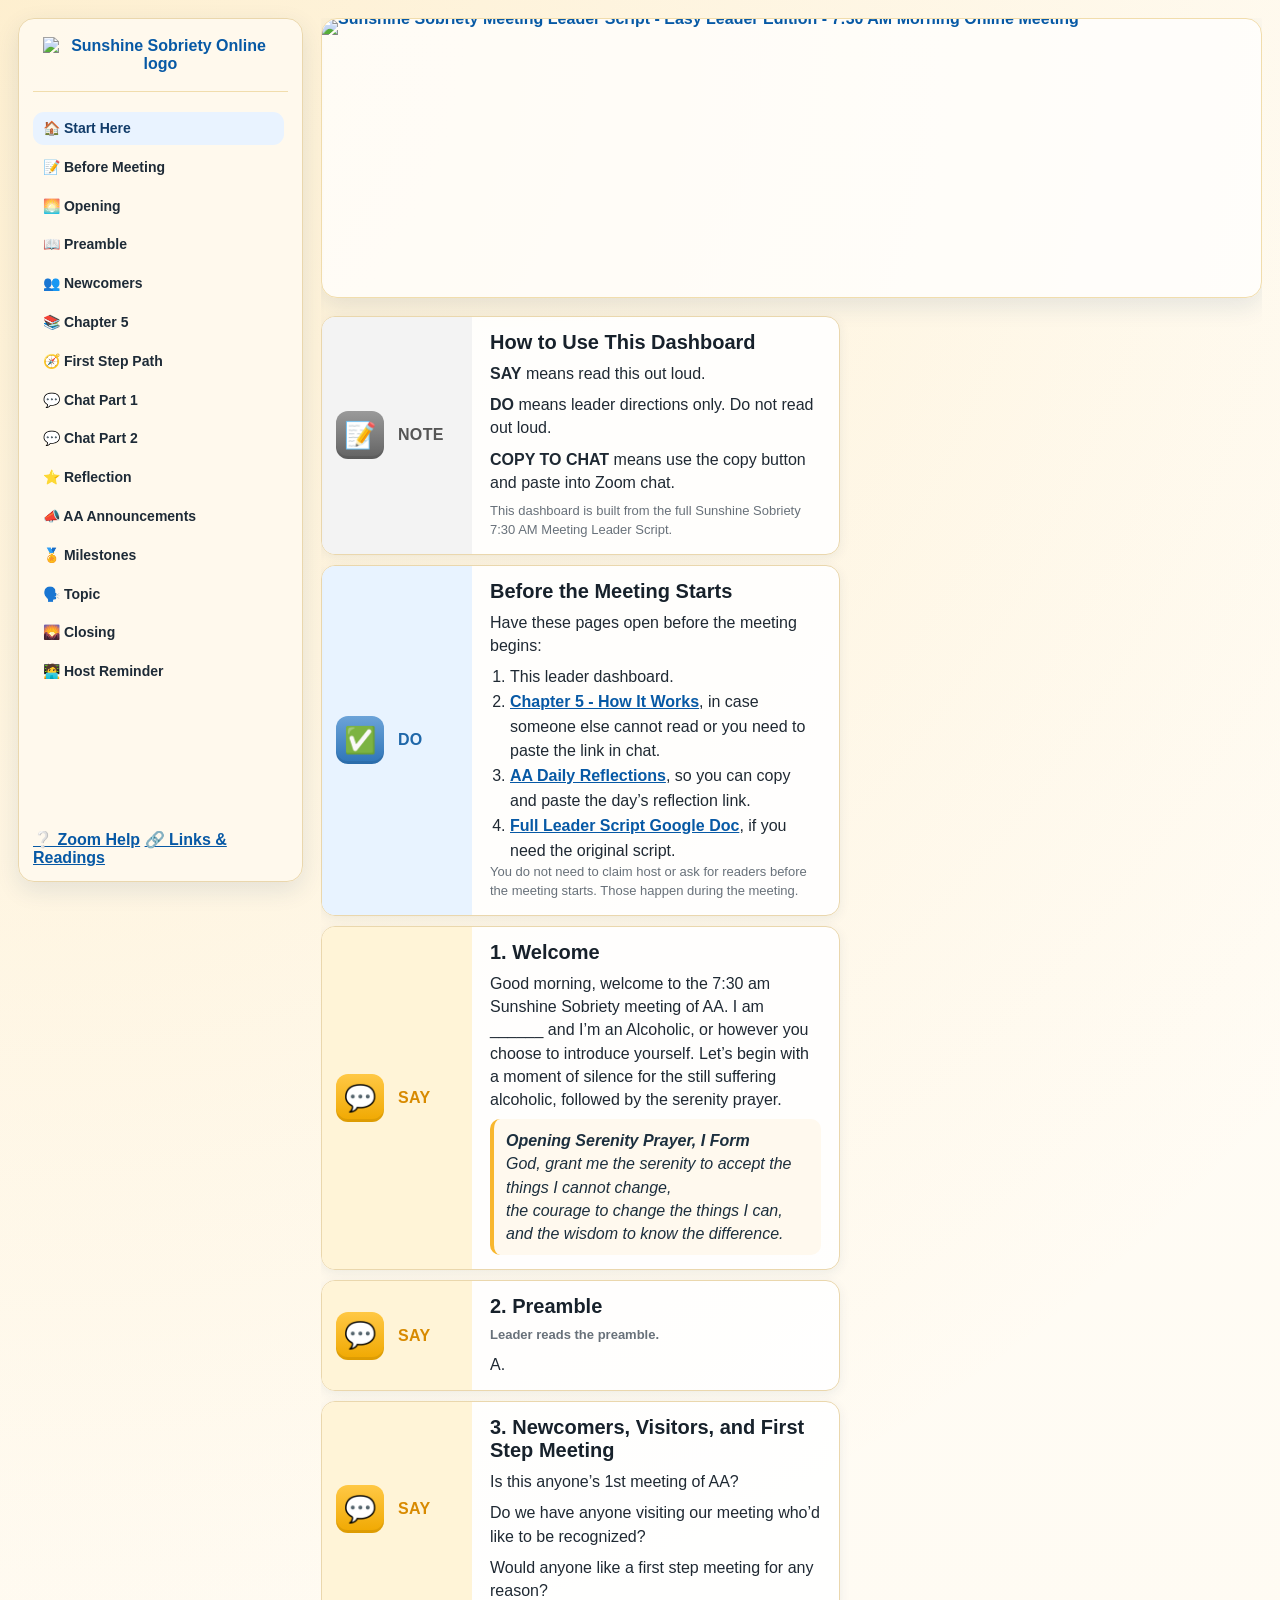
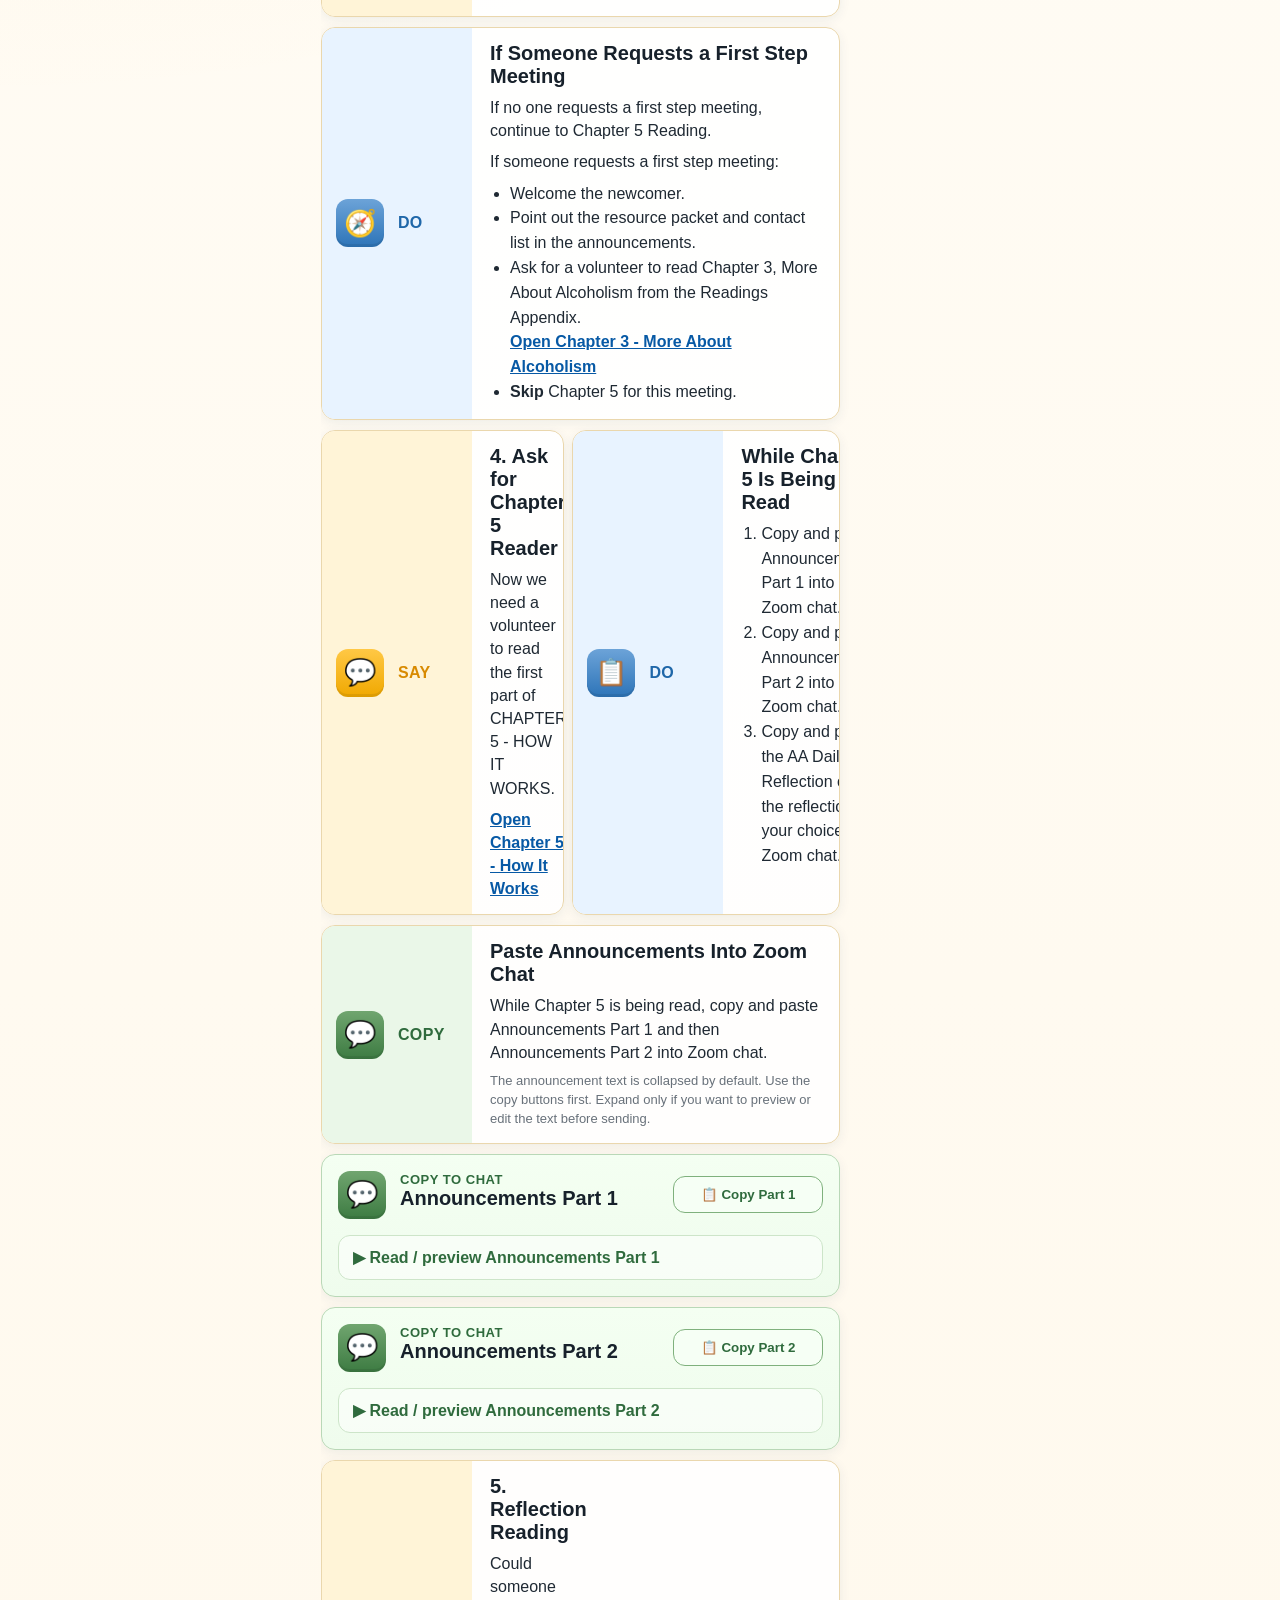
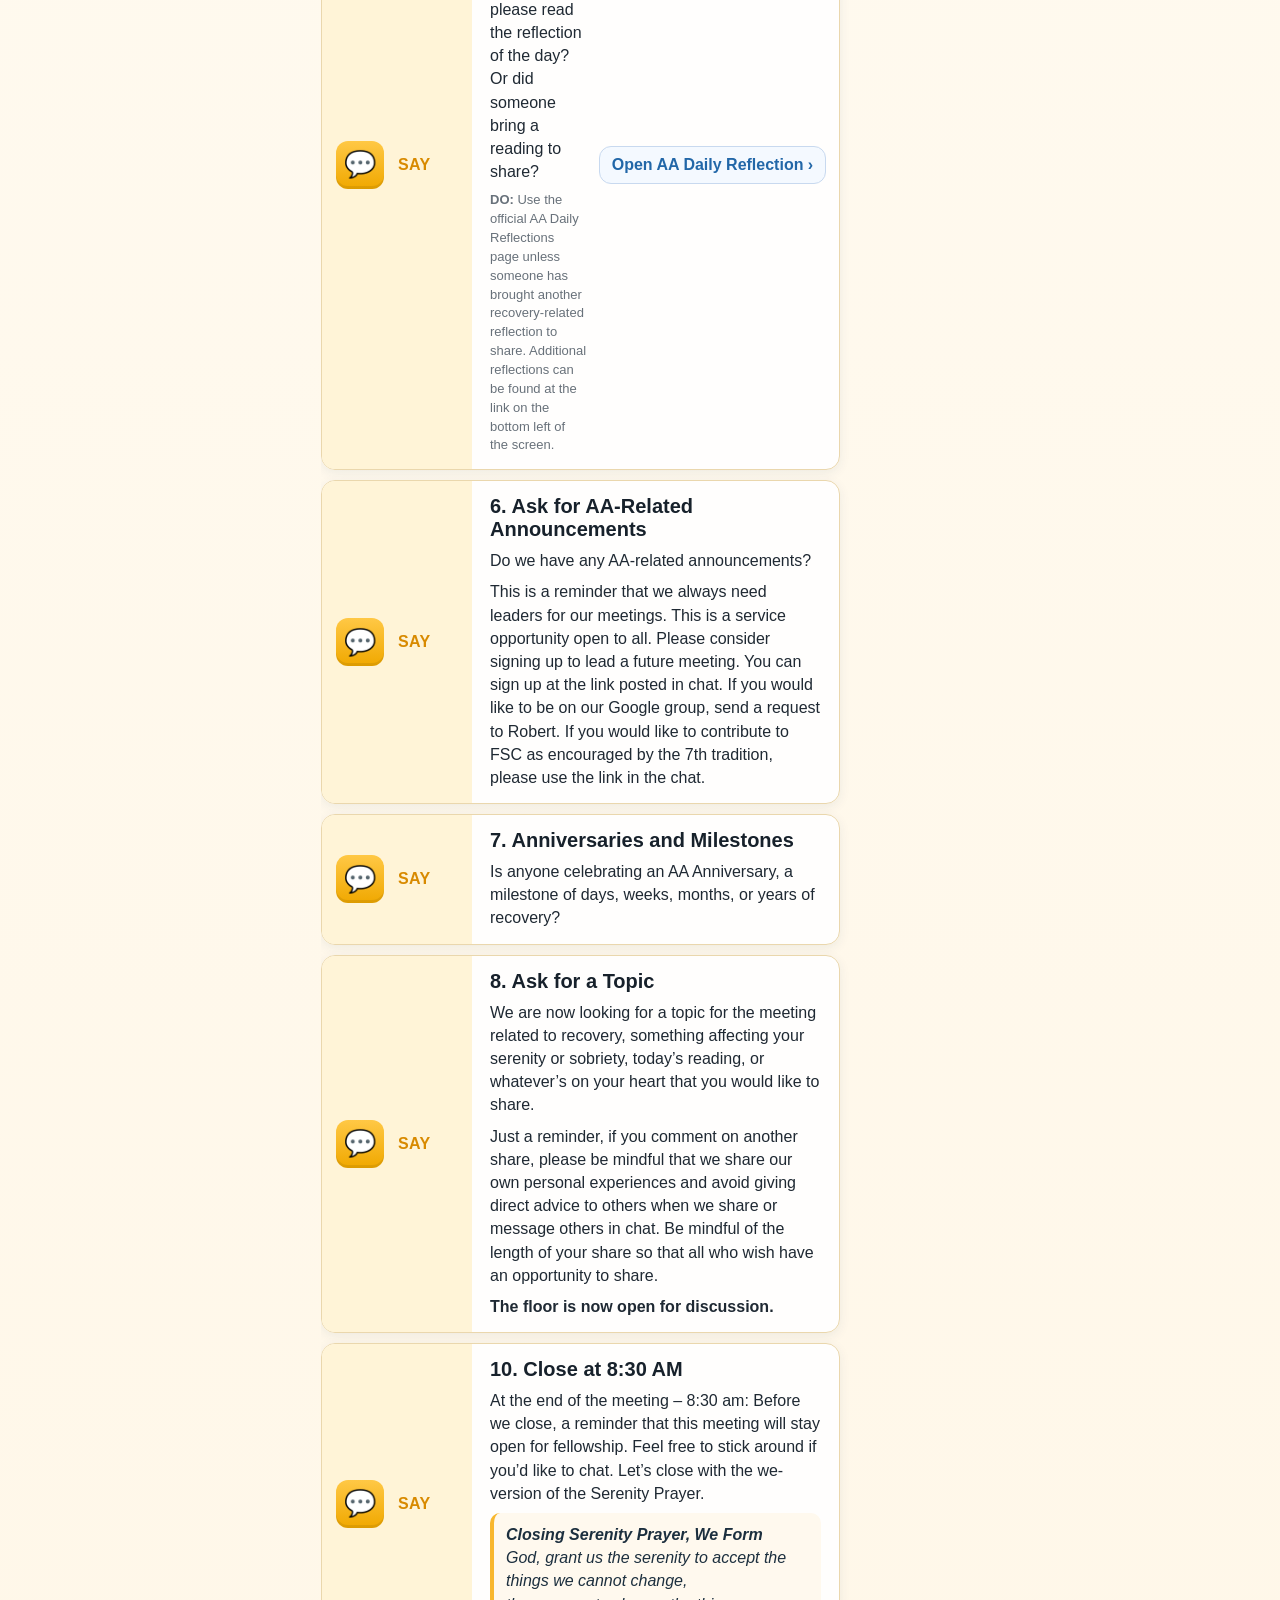
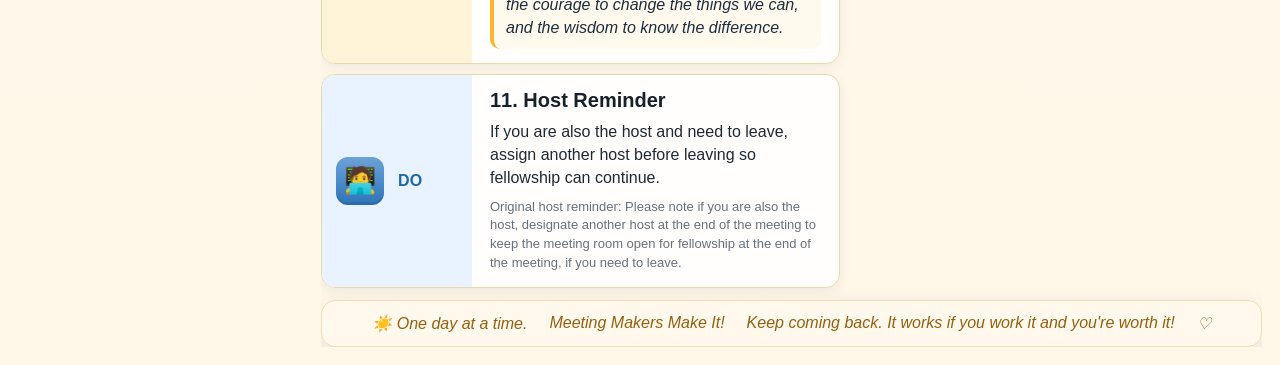
==== commit 3b0b776f: "Update index.html" ====
--- a/index.html
+++ b/index.html
@@ -32,13 +32,10 @@
         <a href="#topic">🗣️ Topic</a>
         <a href="#closing">🌄 Closing</a>
         <a href="#host">🧑‍💻 Host Reminder</a>
-        <a href="#links">🔗 Reflection Links</a>
-        <a href="#zoomhelp">❔ Zoom Help</a>
-        <a href="#readings">📚 Readings</a>
       </nav>
-
-      <div class="sidebar-art">
-        <img src="images/Fitchburg2.png" alt="Fitchburg Serenity Club">
+      <div class="sidebar-actions">
+        <a class="sidebar-action" href="Zoomhelp.html">❔ Zoom Help</a>
+        <a class="sidebar-action" href="links&amp;readings.html">🔗 Links &amp; Readings</a>
       </div>
     </aside>
 
@@ -49,7 +46,7 @@
         </a>
       </header>
 
-      <section class="layout">
+      <section class="layout single-script-layout">
         <div class="stack">
           <article id="start" class="card script-card">
             <div class="label note">
@@ -180,6 +177,164 @@
           </div>
 
 
+                    <article id="meeting-announcements-copy" class="card script-card">
+            <div class="label copy">
+              <div class="icon-box">💬</div>
+              <div>Copy</div>
+            </div>
+            <div class="content">
+              <h2>Paste Announcements Into Zoom Chat</h2>
+              <p class="script-line">While Chapter 5 is being read, copy and paste Announcements Part 1 and then Announcements Part 2 into Zoom chat.</p>
+              <p class="small">The announcement text is collapsed by default. Use the copy buttons first. Expand only if you want to preview or edit the text before sending.</p>
+            </div>
+          </article>
+
+          <article id="chat1" class="card copy-card compact-copy-card">
+
+            <div class="copy-head">
+
+              <div class="copy-title">
+
+                <div class="icon-box" style="background: linear-gradient(180deg, #70a56f, #3d7b42);">💬</div>
+
+                <div>
+
+                  <div class="copy-kicker">Copy to Chat</div>
+
+                  <h2>Announcements Part 1</h2>
+
+                </div>
+
+              </div>
+
+
+
+              <button class="copy-button" onclick="copyAndOpen('announcements1', 'announcements1Details', 'Announcements Part 1 copied')">
+
+                📋 Copy Part 1
+
+              </button>
+
+            </div>
+
+
+
+            <details id="announcements1Details" class="copy-details">
+
+              <summary>Read / preview Announcements Part 1</summary>
+
+              <div class="copy-body">
+
+                <div id="announcements1" class="copy-preview">Sunshine Sobriety Online 7:30 am Zoom- Announcements and Reminders
+
+
+
+          To be added to the 730 FCS group e-mail list, send a request to rbrtbohanan52@gmail.com
+
+
+
+          Use this link to contribute to FSC as encouraged by the 7th tradition. Select the ‘Donate’ option.
+
+          https://fitchburgserenityclub.com/
+
+
+
+          Sign up to volunteer and lead this meeting. You can find the script here.
+
+          https://www.signupgenius.com/go/5080e4aaca72ea2fe3-fsc730
+
+          https://docs.google.com/document/d/19-EZ2bPWuKZj3j7DMF5KsOiZlLHwIXjWU8_DUU0-L0o/edit?pli=1&amp;tab=t.0
+
+
+
+          FSC 7:30 am Sunshine Sobriety Contact Google Sheet
+
+          https://docs.google.com/spreadsheets/d/1KEbguEC6e_blwJB_oEo1ubpRI0QoKJOL/edit#gid=1732233350</div>
+
+              </div>
+
+            </details>
+
+          </article>
+
+
+
+
+
+                    <article id="chat2" class="card copy-card compact-copy-card">
+
+            <div class="copy-head">
+
+              <div class="copy-title">
+
+                <div class="icon-box" style="background: linear-gradient(180deg, #70a56f, #3d7b42);">💬</div>
+
+                <div>
+
+                  <div class="copy-kicker">Copy to Chat</div>
+
+                  <h2>Announcements Part 2</h2>
+
+                </div>
+
+              </div>
+
+
+
+              <button class="copy-button" onclick="copyAndOpen('announcements2', 'announcements2Details', 'Announcements Part 2 copied')">
+
+                📋 Copy Part 2
+
+              </button>
+
+            </div>
+
+
+
+            <details id="announcements2Details" class="copy-details">
+
+              <summary>Read / preview Announcements Part 2</summary>
+
+              <div class="copy-body">
+
+                <div id="announcements2" class="copy-preview">Other Meetings
+
+
+
+          24/7 AA Intergroup Zoom meetings
+
+          https://aa-intergroup.org/meetings/
+
+
+
+          AA Daily Reflection
+
+          https://www.aa.org/daily-reflections
+
+
+
+          Worldwide Secular Meetings
+
+          https://www.worldwidesecularmeetings.com/
+
+
+
+          FSC Resource Packet
+
+          https://docs.google.com/document/d/1KSrapFkOkxkTzOV8fXPM66kBfkjXZWc-/edit?amp;ouid=107367626261618989098&amp;amp;rtpof=true&amp;amp;sd=true
+
+
+
+          FSC Speaker Meeting - Last Sunday of each month - Please share your story.
+
+          https://docs.google.com/spreadsheets/d/15B9vhuPxPeryDIu_pvGkiyNhheJsnlZ3ZRSi9T9MUG0/edit</div>
+
+              </div>
+
+            </details>
+
+          </article>
+
           <article id="reflection" class="card script-card">
             <div class="label">
               <div class="icon-box">💬</div>
@@ -189,7 +344,7 @@
               <div>
                 <h2>5. Reflection Reading</h2>
                 <p class="script-line">Could someone please read the reflection of the day? Or did someone bring a reading to share?</p>
-                <p class="small"><strong>DO:</strong> Use the official AA Daily Reflections page unless someone has brought another recovery-related reflection to share. Additional reflections can be find at the link on the bottom left of the screen. </p>
+                <p class="small"><strong>DO:</strong> Use the official AA Daily Reflections page unless someone has brought another recovery-related reflection to share. Additional reflections can be found at the link on the bottom left of the screen. </p>
               </div>
               <a class="jump" href="https://www.aa.org/daily-reflections" target="_blank" rel="noopener">Open AA Daily Reflection ›</a>
             </div>
@@ -258,198 +413,7 @@
             </div>
           </article>
         </div>
-
-        <div class="stack right-stack">
-          <article id="chat1" class="card copy-card compact-copy-card">
-  <div class="copy-head">
-    <div class="copy-title">
-      <div class="icon-box" style="background: linear-gradient(180deg, #70a56f, #3d7b42);">💬</div>
-      <div>
-        <div class="copy-kicker">Copy to Chat</div>
-        <h2>Announcements Part 1</h2>
-      </div>
-    </div>
-
-    <button class="copy-button" onclick="copyAndOpen('announcements1', 'announcements1Details', 'Announcements Part 1 copied')">
-      📋 Copy Part 1
-    </button>
-  </div>
-
-  <details id="announcements1Details" class="copy-details">
-    <summary>Read / preview Announcements Part 1</summary>
-    <div class="copy-body">
-      <div id="announcements1" class="copy-preview">Sunshine Sobriety Online 7:30 am Zoom- Announcements and Reminders
-
-To be added to the 730 FCS group e-mail list, send a request to rbrtbohanan52@gmail.com
-
-Use this link to contribute to FSC as encouraged by the 7th tradition. Select the ‘Donate’ option.
-https://fitchburgserenityclub.com/
-
-Sign up to volunteer and lead this meeting. You can find the script here.
-https://www.signupgenius.com/go/5080e4aaca72ea2fe3-fsc730
-https://docs.google.com/document/d/19-EZ2bPWuKZj3j7DMF5KsOiZlLHwIXjWU8_DUU0-L0o/edit?pli=1&amp;tab=t.0
-
-FSC 7:30 am Sunshine Sobriety Contact Google Sheet
-https://docs.google.com/spreadsheets/d/1KEbguEC6e_blwJB_oEo1ubpRI0QoKJOL/edit#gid=1732233350</div>
-    </div>
-  </details>
-</article>
-
-
-          <article id="chat2" class="card copy-card compact-copy-card">
-  <div class="copy-head">
-    <div class="copy-title">
-      <div class="icon-box" style="background: linear-gradient(180deg, #70a56f, #3d7b42);">💬</div>
-      <div>
-        <div class="copy-kicker">Copy to Chat</div>
-        <h2>Announcements Part 2</h2>
-      </div>
-    </div>
-
-    <button class="copy-button" onclick="copyAndOpen('announcements2', 'announcements2Details', 'Announcements Part 2 copied')">
-      📋 Copy Part 2
-    </button>
-  </div>
-
-  <details id="announcements2Details" class="copy-details">
-    <summary>Read / preview Announcements Part 2</summary>
-    <div class="copy-body">
-      <div id="announcements2" class="copy-preview">Other Meetings
-
-24/7 AA Intergroup Zoom meetings
-https://aa-intergroup.org/meetings/
-
-AA Daily Reflection
-https://www.aa.org/daily-reflections
-
-Worldwide Secular Meetings
-https://www.worldwidesecularmeetings.com/
-
-FSC Resource Packet
-https://docs.google.com/document/d/1KSrapFkOkxkTzOV8fXPM66kBfkjXZWc-/edit?amp;ouid=107367626261618989098&amp;amp;rtpof=true&amp;amp;sd=true
-
-FSC Speaker Meeting - Last Sunday of each month - Please share your story.
-https://docs.google.com/spreadsheets/d/15B9vhuPxPeryDIu_pvGkiyNhheJsnlZ3ZRSi9T9MUG0/edit</div>
-    </div>
-  </details>
-</article>
-
-
-          <article id="zoomhelp" class="card script-card zoom-card">
-  <div class="label do">
-    <div class="icon-box">🎥</div>
-    <div>Zoom Help</div>
-  </div>
-
-  <div class="content">
-    <h2>Zoom Help for Leaders</h2>
-
-    <details open>
-      <summary>Claiming Host</summary>
-      <div class="details-body">
-        <ul>
-          <li>To claim host, select Participants at the bottom of your Zoom screen, next to Chat.</li>
-          <li>Select Claim host.</li>
-          <li>Host code:</li>
-          <li>You will need the host passcode if you want to share your screen or mute participants.</li>
-        </ul>
-      </div>
-    </details>
-
-    <details>
-      <summary>Sharing Your Screen</summary>
-      <div class="details-body">
-        <ul>
-          <li>Open the page you want to share before you try to share your screen.</li>
-          <li>Ensure you have claimed host using the host code.</li>
-          <li>In Zoom, select the green Share button.</li>
-          <li>Choose the correct page or window.</li>
-          <li>Select Share.</li>
-          <li>The window needs to be open in the background. It cannot be minimized.</li>
-          <li>When done, select Stop Share in the red box at the top of your screen.</li>
-        </ul>
-      </div>
-    </details>
-
-    <details>
-      <summary>Copying and Pasting Into Zoom Chat</summary>
-      <div class="details-body">
-        <ul>
-          <li>Copy only one announcement section at a time.</li>
-          <li>Paste Announcements Part 1 first.</li>
-          <li>Then paste Announcements Part 2.</li>
-          <li>If Zoom does not send the message, split the section into smaller pieces and try again.</li>
-        </ul>
-      </div>
-    </details>
-  </div>
-</article>
-
-
-          <article id="links" class="card script-card links-card">
-  <div class="label link">
-    <div class="icon-box">🔗</div>
-    <div>Links</div>
-  </div>
-
-  <div class="content">
-    <h2>Reflection Links</h2>
-
-    <p><strong>Use the official AA Daily Reflection most of the time:</strong></p>
-    <ul>
-      <li><a href="https://www.aa.org/daily-reflections" target="_blank" rel="noopener">AA Daily Reflections</a></li>
-    </ul>
-
-    <p><strong>Other recovery reflection options:</strong></p>
-    <ul>
-      <li><a href="https://www.hazeldenbettyford.org/thought-for-the-day" target="_blank" rel="noopener">Hazelden Thought for the Day</a></li>
-      <li><a href="https://recoveryhq.com/recovery-resources/daily-inspirations/" target="_blank" rel="noopener">Recovery HQ Daily Inspirations</a></li>
-    </ul>
-
-    <p><strong>Other commonly used readings may come from:</strong></p>
-    <ul>
-      <li>Buddhism &amp; the Twelve Steps Daily Reflections: Thoughts on Dharma and Recovery</li>
-      <li>Beyond Belief: Agnostic Musings for 12 Step Life</li>
-      <li>24 Hours a Day</li>
-    </ul>
-
-    <p><strong>Other secular meeting resource:</strong></p>
-    <ul>
-      <li><a href="https://www.worldwidesecularmeetings.com/" target="_blank" rel="noopener">Worldwide Secular Meetings</a></li>
-    </ul>
-  </div>
-</article>
-
-
-          <article id="readings" class="card script-card">
-  <div class="label link">
-    <div class="icon-box">📚</div>
-    <div>Readings</div>
-  </div>
-
-  <div class="content">
-    <h2>Readings Appendix</h2>
-
-    <p>To keep this leader version easier to use, the full Chapter 3 and Chapter 5 readings should stay in the original script or be linked from this section.</p>
-
-    <p><strong>For the leader flow:</strong></p>
-    <ul>
-      <li>Use Chapter 5 - How It Works for the regular meeting reading.</li>
-      <li>Use Chapter 3 - More About Alcoholism only for a first step meeting or relapse-related first step meeting.</li>
-      <li>While the volunteer is reading, the leader should paste the announcements and reflection links into chat.</li>
-    </ul>
-
-    <p><strong>Suggested reading links:</strong></p>
-    <ul>
-      <li><a href="https://www.aa.org/sites/default/files/2021-11/en_bigbook_chapt5.pdf" target="_blank" rel="noopener">Chapter 5 - How It Works</a></li>
-      <li><a href="https://www.aa.org/sites/default/files/2021-11/en_bigbook_chapt3.pdf" target="_blank" rel="noopener">Chapter 3 - More About Alcoholism</a></li>
-      <li><a href="https://www.aa.org/daily-reflections" target="_blank" rel="noopener">AA Daily Reflections</a></li>
-      <li><a href="https://docs.google.com/document/d/1NadSeUQ7gs01p3T3j9mKy98ddi4QYPoduhAAmuck3Oc/edit?usp=sharing" target="_blank" rel="noopener">Full Leader Script Google Doc</a></li>
-    </ul>
-  </div>
-</article>
-</div>
-</section>
+      </section>
 
       <footer class="footer">
         <span>☀️ One day at a time.</span>
@@ -463,5 +427,17 @@
   <div id="toast" class="toast">Copied!</div>
 
   <script src="script.js"></script>
+  <script>
+    function copyAndOpen(blockId, detailsId, message) {
+      if (typeof copyBlock === "function") {
+        copyBlock(blockId, message);
+      }
+
+      const details = document.getElementById(detailsId);
+      if (details) {
+        details.open = true;
+      }
+    }
+  </script>
 </body>
 </html>
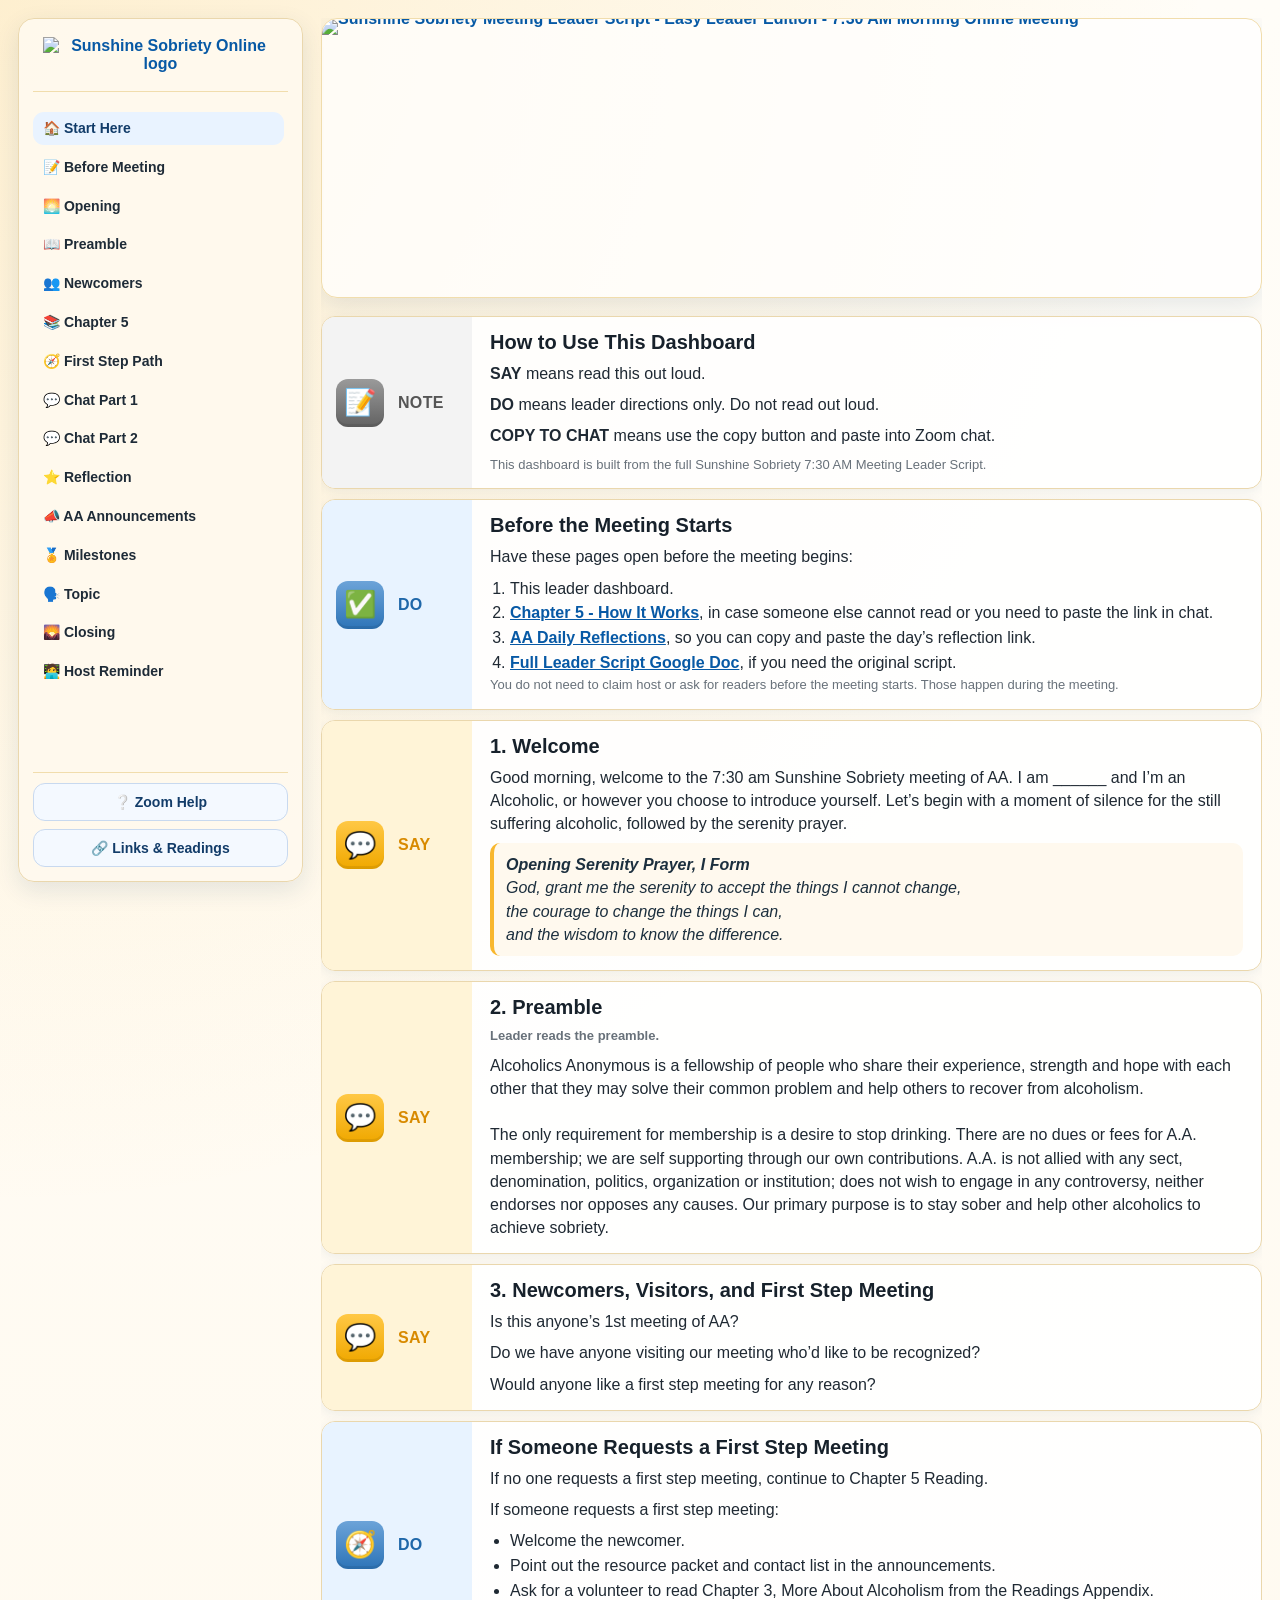
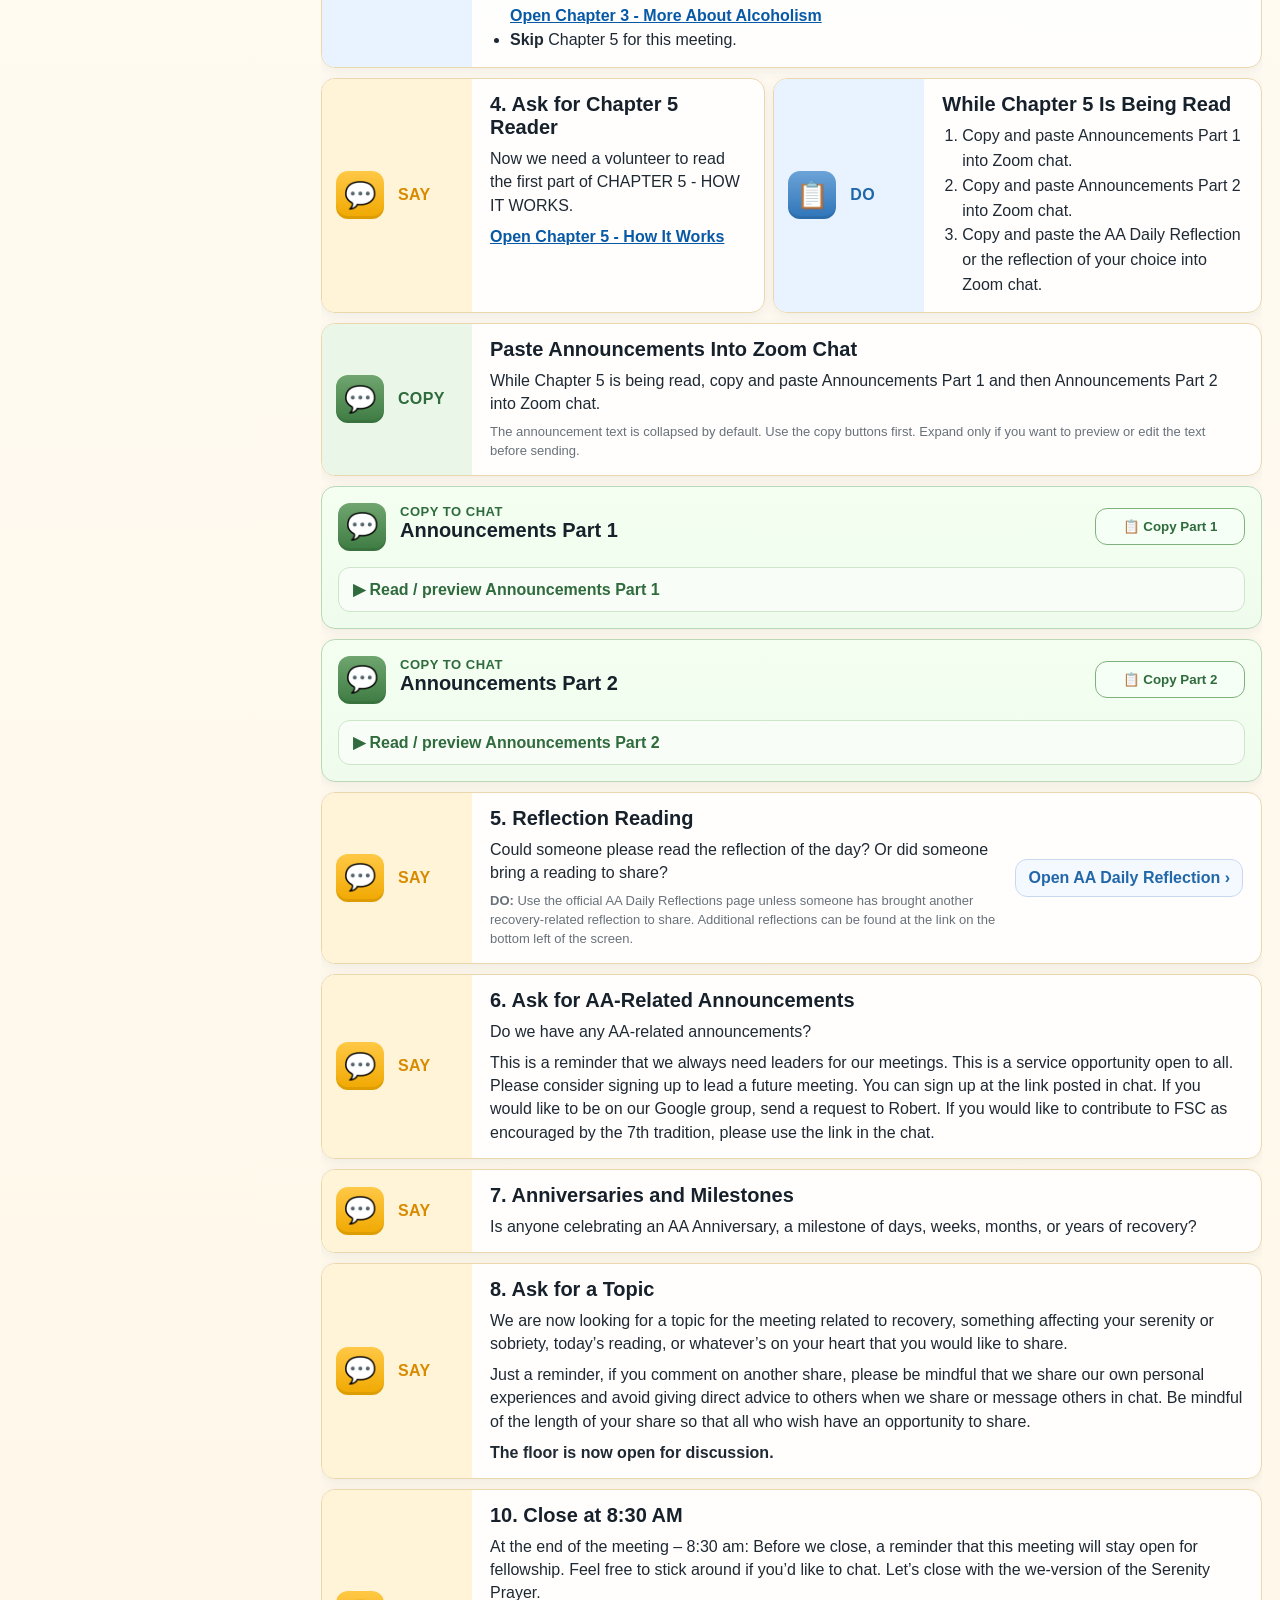
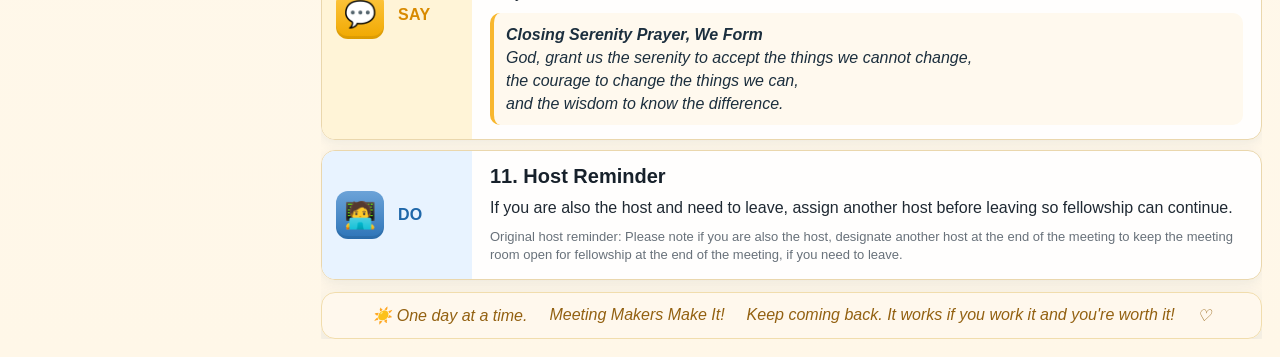
==== commit f2874a8c: "Revise script line with Alcoholics Anonymous description Updated the script line to include a detail" ====
--- a/index.html
+++ b/index.html
@@ -103,7 +103,7 @@
             <div class="content">
               <h2>2. Preamble</h2>
               <p class="small"><strong>Leader reads the preamble.</strong></p>
-              <p class="script-line">A.</p>
+              <p class="script-line">Alcoholics Anonymous is a fellowship of people who share their experience, strength and hope with each other that they may solve their common problem and help others to recover from alcoholism.  <br><br> The only requirement for membership is a desire to stop drinking. There are no dues or fees for A.A. membership; we are self supporting through our own contributions. A.A. is not allied with any sect, denomination, politics, organization or institution; does not wish to engage in any controversy, neither endorses nor opposes any causes. Our primary purpose is to stay sober and help other alcoholics to achieve sobriety.</p>
             </div>
           </article>
 
--- a/style.css
+++ b/style.css
@@ -112,7 +112,7 @@
   overflow-y: auto;
   overflow-x: hidden;
   padding: 10px 4px 10px 0;
-  margin-bottom: 0;
+  margin-bottom: 10px;
   border-bottom: none;
 }
 
@@ -155,7 +155,34 @@
   background: #747474;
 }
 
-/* BOTTOM FITCHBURG IMAGE HIDDEN */
+/* SIDEBAR BOTTOM PAGE BUTTONS */
+
+.sidebar-actions {
+  flex: 0 0 auto;
+  display: grid;
+  gap: 8px;
+  padding-top: 10px;
+  border-top: 1px solid #f1ddad;
+}
+
+.sidebar-action {
+  display: block;
+  text-decoration: none;
+  text-align: center;
+  color: var(--navy);
+  background: #f4f9ff;
+  border: 1px solid #c8d9ef;
+  border-radius: 12px;
+  padding: 10px 12px;
+  font-size: 14px;
+  font-weight: 900;
+}
+
+.sidebar-action:hover {
+  background: #e9f3ff;
+}
+
+/* OLD BOTTOM FITCHBURG IMAGE HIDDEN */
 
 .sidebar-art {
   display: none;
@@ -177,8 +204,6 @@
   box-shadow: var(--shadow);
   margin-bottom: 18px;
 }
-
-/* Full clickable banner header */
 
 .hero.hero-banner-wrap {
   display: block;
@@ -206,7 +231,8 @@
   object-position: center center;
   border-radius: var(--radius);
 }
-/* Old hero text styles kept in case you ever use text hero again */
+
+/* OLD HERO TEXT STYLES, KEPT IN CASE YOU USE TEXT HERO AGAIN */
 
 h1 {
   margin: 0;
@@ -234,72 +260,18 @@
   background: #9fb9d1;
 }
 
-/* Old signup image styles kept harmless */
-
-.leader-signup-image {
-  display: block;
-  margin: 6px auto 0;
-  text-decoration: none;
-}
-
-.leader-signup-image img {
-  display: block;
-  width: 100%;
-  max-width: 235px;
-  height: auto;
-  border-radius: 13px;
-  box-shadow: 0 4px 14px rgba(18, 60, 105, 0.12);
-  transition: transform 0.18s ease, box-shadow 0.18s ease;
-}
-
-.leader-signup-image:hover img {
-  transform: translateY(-2px);
-  box-shadow: 0 7px 18px rgba(18, 60, 105, 0.18);
-}
-
-.hero-signup-image {
-  display: block;
-  width: clamp(300px, 28vw, 420px);
-  max-width: 100%;
-  margin: 0;
-  justify-self: end;
-  align-self: center;
-  text-decoration: none;
-}
-
-.hero-signup-image img {
-  display: block;
-  width: 100%;
-  max-width: none;
-  height: auto;
-  border-radius: 15px;
-  box-shadow: 0 8px 22px rgba(18, 60, 105, 0.12);
-}
-
-/* OLD TOP RIGHT MESSAGE CARD, KEPT IN CASE YOU EVER USE IT AGAIN */
-
-.hope-card {
-  border: 1px solid #f1cd83;
-  background: #fff7e8;
-  border-radius: 14px;
-  padding: 14px 18px;
-  color: var(--navy);
-  max-width: 280px;
-  display: grid;
-  grid-template-columns: 42px 1fr;
-  align-items: center;
-  gap: 10px;
-  font-style: italic;
-  font-weight: 700;
-}
-
 /* PAGE COLUMNS */
 
 .layout {
   display: grid;
-  grid-template-columns: minmax(0, 1.12fr) minmax(330px, 0.88fr);
+  grid-template-columns: minmax(0, 1fr);
   gap: 14px;
   align-items: start;
+}
+
+.single-script-layout {
+  grid-template-columns: minmax(0, 1fr);
+  max-width: 1080px;
 }
 
 .stack {
@@ -473,7 +445,7 @@
   background: #fff8ed;
 }
 
-/* COPY CARDS */
+/* COPY / ANNOUNCEMENT CARDS */
 
 .copy-card {
   border-color: #b9d8b7;
@@ -535,12 +507,63 @@
   margin: 8px 0 0;
 }
 
+.compact-copy-card .copy-head {
+  padding: 16px;
+  align-items: center;
+}
+
+.compact-copy-card .copy-button {
+  min-width: 150px;
+  justify-content: center;
+}
+
+.copy-details {
+  margin: 0 16px 16px;
+  border: 1px solid #cde5c9;
+  background: rgba(255, 255, 255, 0.55);
+  border-radius: 12px;
+  overflow: hidden;
+}
+
+.copy-details summary {
+  cursor: pointer;
+  padding: 12px 14px;
+  font-weight: 900;
+  color: var(--green-dark);
+  list-style: none;
+}
+
+.copy-details summary::-webkit-details-marker {
+  display: none;
+}
+
+.copy-details summary::before {
+  content: "▶ ";
+  color: var(--green-dark);
+}
+
+.copy-details[open] summary::before {
+  content: "▼ ";
+}
+
+.compact-copy-card .copy-body {
+  padding: 0 14px 14px;
+}
+
+.compact-copy-card .copy-preview {
+  margin-top: 0;
+}
+
+/* LISTS */
+
 .content ul,
 .content ol {
   margin: 8px 0 0 20px;
   padding: 0;
   line-height: 1.55;
 }
+
+/* CARD COLOR VARIANTS */
 
 .note-card {
   border-color: #d2d2d2;
@@ -622,6 +645,10 @@
   font-style: italic;
   box-shadow: var(--shadow);
   flex-wrap: wrap;
+}
+
+.footer a {
+  color: #936111;
 }
 
 /* TOAST */
@@ -664,11 +691,17 @@
     flex: none;
     overflow: visible;
     grid-template-columns: repeat(2, 1fr);
-    border-bottom: none;
-  }
-
-  .layout {
+    margin-bottom: 10px;
+  }
+
+  .sidebar-actions {
+    grid-template-columns: repeat(2, 1fr);
+  }
+
+  .layout,
+  .single-script-layout {
     grid-template-columns: 1fr;
+    max-width: none;
   }
 
   .site-logo {
@@ -685,6 +718,18 @@
 @media (max-width: 720px) {
   .page {
     padding: 10px;
+  }
+
+  .sidebar {
+    padding: 12px;
+  }
+
+  .nav {
+    grid-template-columns: 1fr;
+  }
+
+  .sidebar-actions {
+    grid-template-columns: 1fr;
   }
 
   .hero.hero-banner-wrap {
@@ -708,10 +753,6 @@
     width: 42px;
     height: 42px;
     font-size: 23px;
-  }
-
-  .nav {
-    grid-template-columns: 1fr;
   }
 
   .copy-head {
@@ -768,51 +809,3 @@
     margin-bottom: 10px;
   }
 }
-/* COMPACT COPY / ANNOUNCEMENT CARDS */
-
-.compact-copy-card .copy-head {
-  padding: 16px;
-  align-items: center;
-}
-
-.compact-copy-card .copy-button {
-  min-width: 150px;
-  justify-content: center;
-}
-
-.copy-details {
-  margin: 0 16px 16px;
-  border: 1px solid #cde5c9;
-  background: rgba(255, 255, 255, 0.55);
-  border-radius: 12px;
-  overflow: hidden;
-}
-
-.copy-details summary {
-  cursor: pointer;
-  padding: 12px 14px;
-  font-weight: 900;
-  color: var(--green-dark);
-  list-style: none;
-}
-
-.copy-details summary::-webkit-details-marker {
-  display: none;
-}
-
-.copy-details summary::before {
-  content: "▶ ";
-  color: var(--green-dark);
-}
-
-.copy-details[open] summary::before {
-  content: "▼ ";
-}
-
-.compact-copy-card .copy-body {
-  padding: 0 14px 14px;
-}
-
-.compact-copy-card .copy-preview {
-  margin-top: 0;
-}
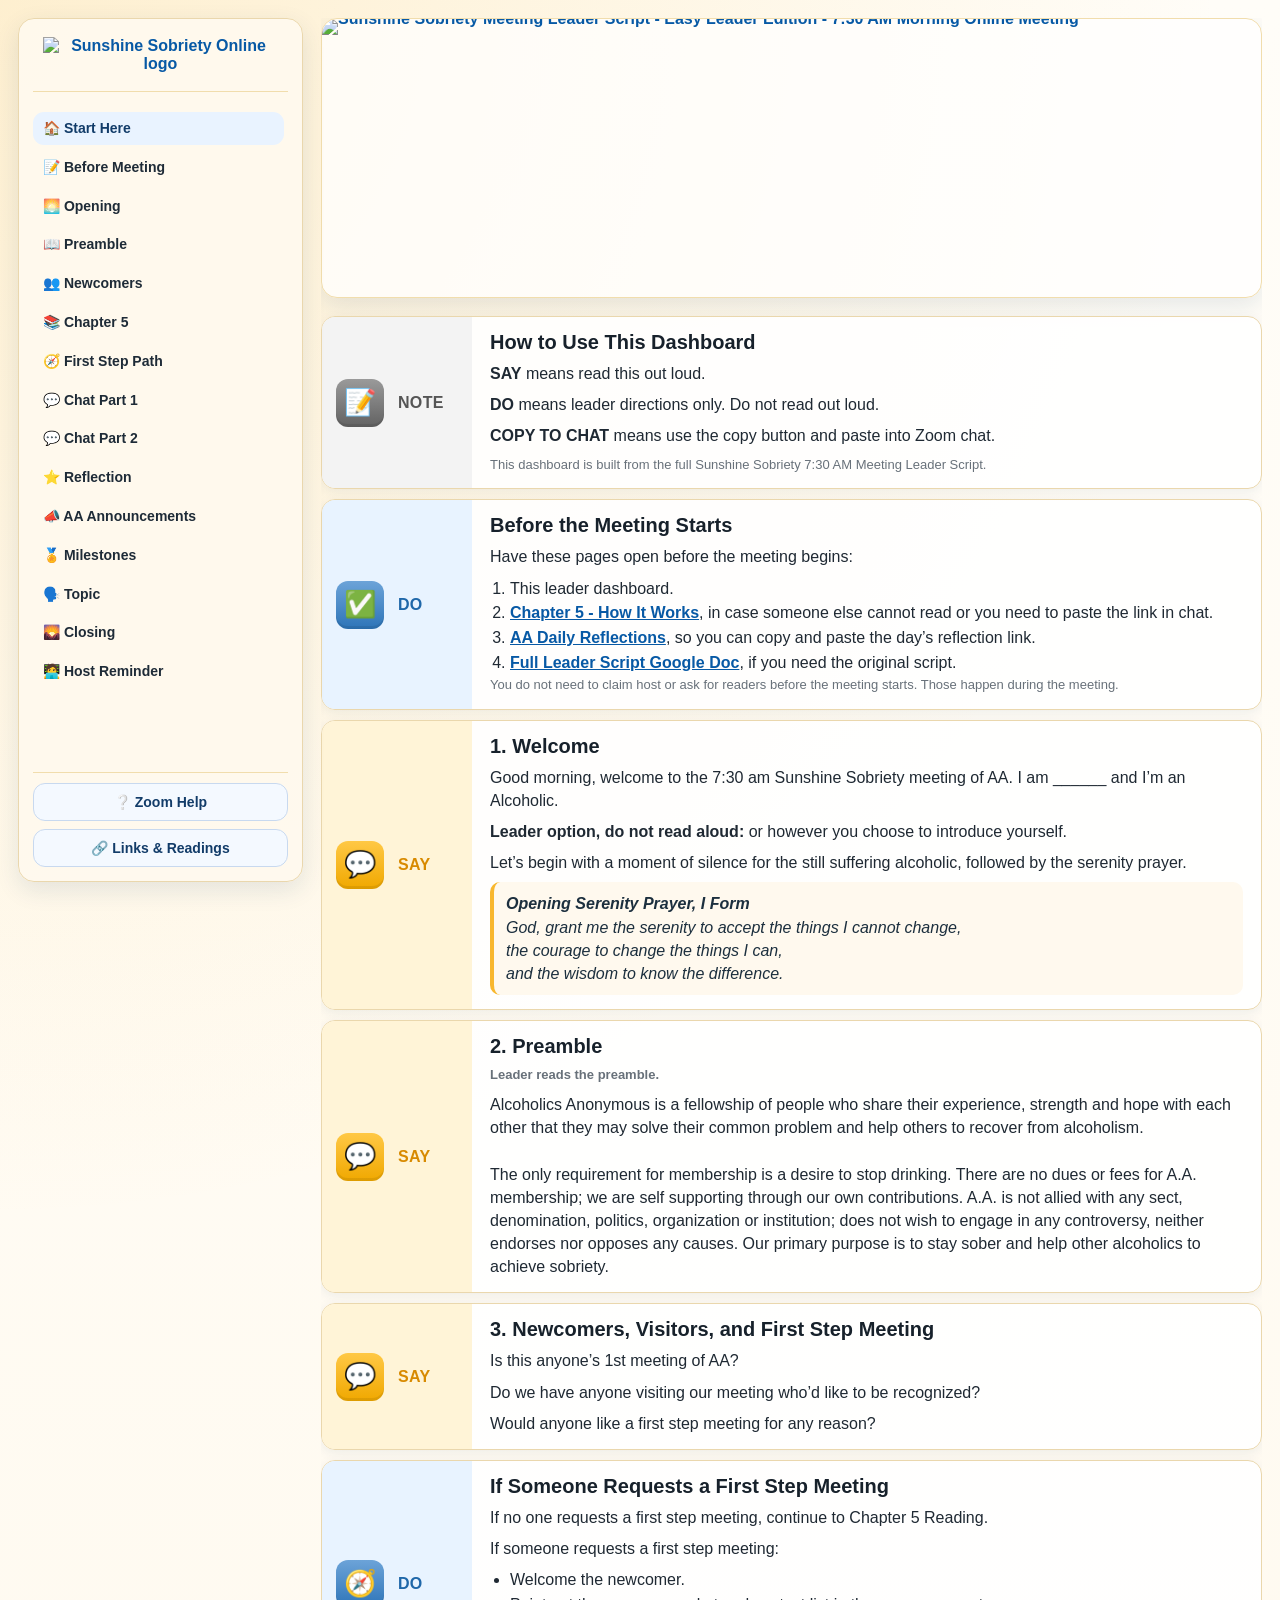
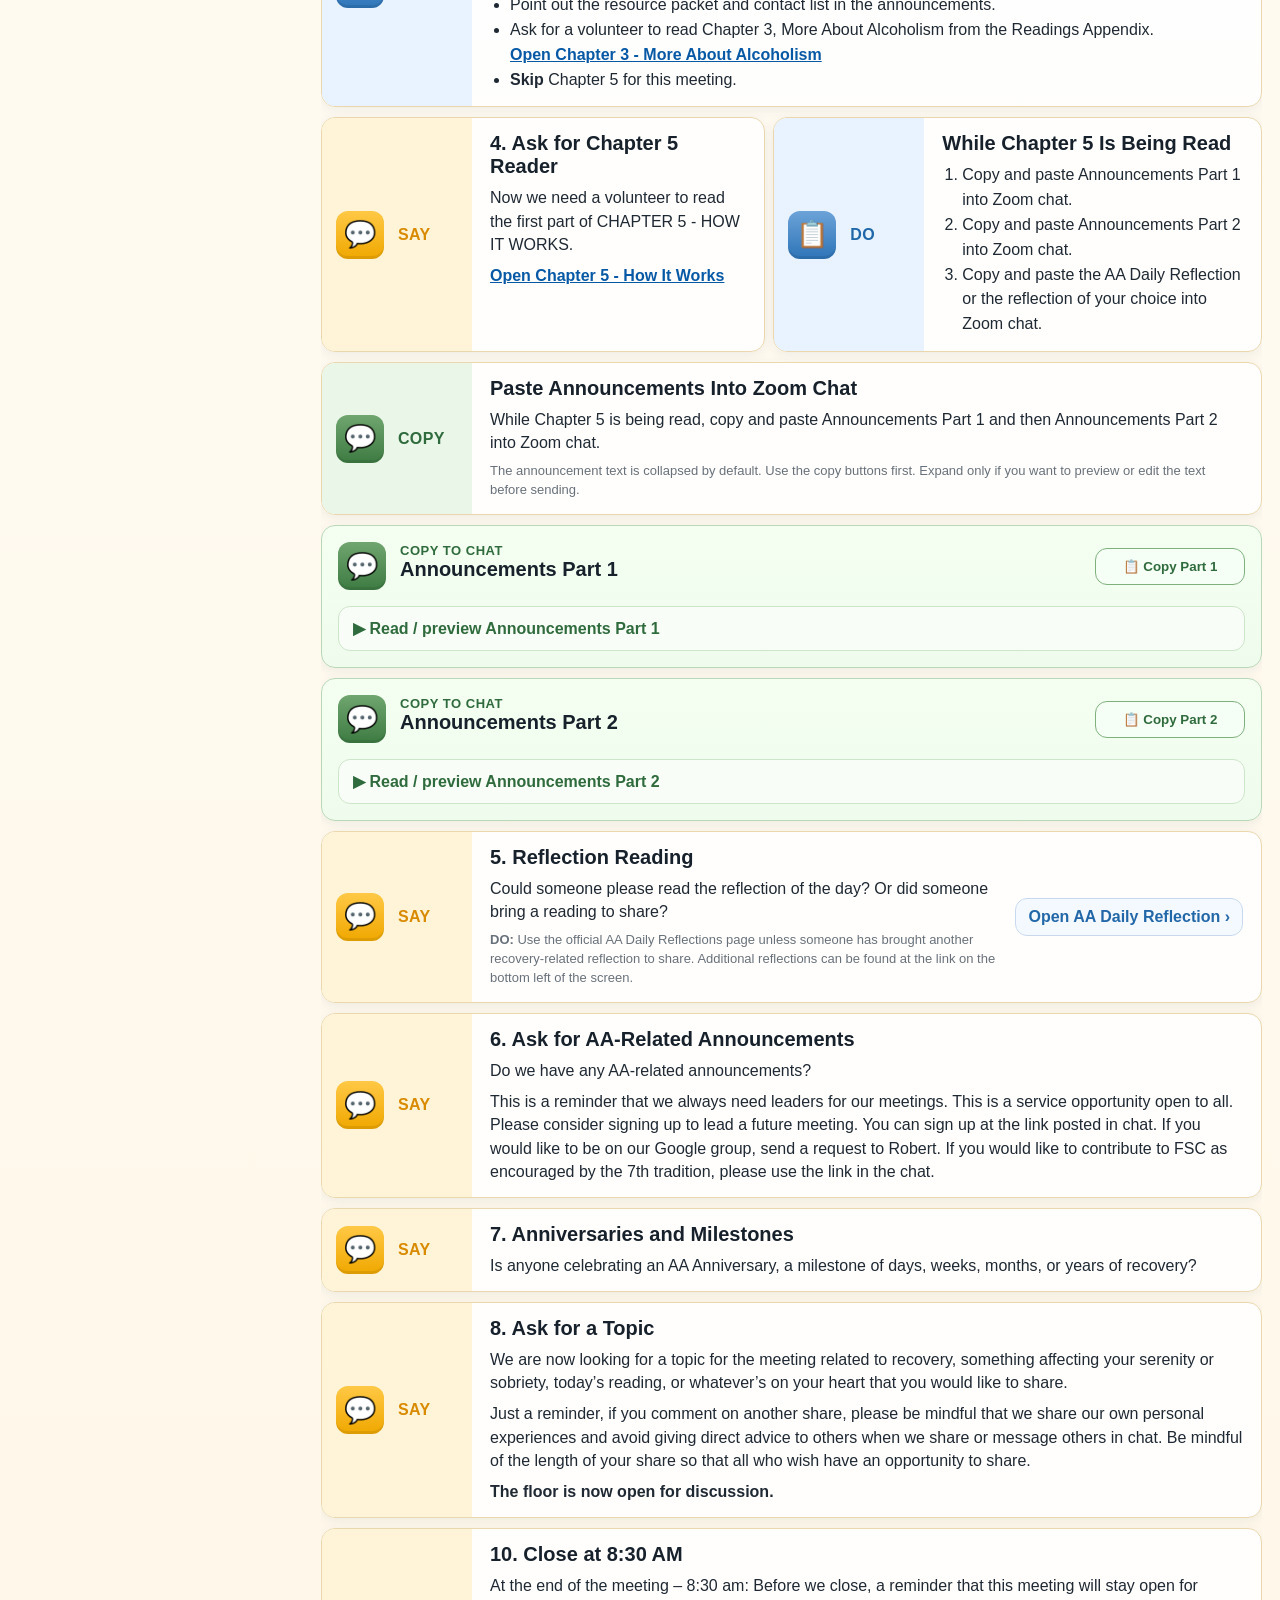
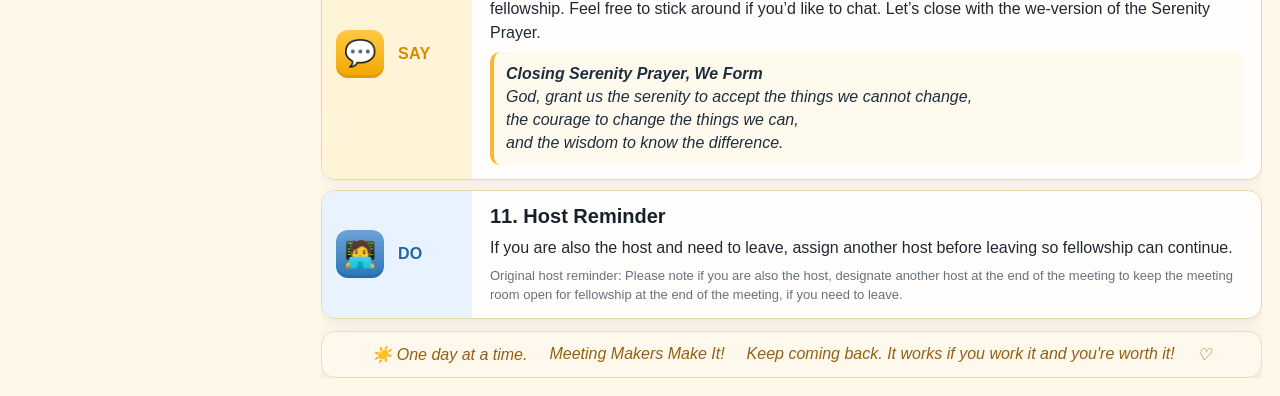
==== commit 56e865b7: "Update index.html" ====
--- a/index.html
+++ b/index.html
@@ -87,11 +87,24 @@
             </div>
             <div class="content">
               <h2>1. Welcome</h2>
-              <p class="script-line">Good morning, welcome to the 7:30 am Sunshine Sobriety meeting of AA. I am ______ and I’m an Alcoholic, or however you choose to introduce yourself. Let’s begin with a moment of silence for the still suffering alcoholic, followed by the serenity prayer.</p>
-              <p class="prayer"><strong>Opening Serenity Prayer, I Form</strong><br>
-                God, grant me the serenity to accept the things I cannot change,<br>
-                the courage to change the things I can,<br>
-                and the wisdom to know the difference.</p>
+
+<p class="script-line">
+  Good morning, welcome to the 7:30 am Sunshine Sobriety meeting of AA. I am ______ and I’m an Alcoholic.
+</p>
+
+<p class="leader-aside">
+  <strong>Leader option, do not read aloud:</strong> or however you choose to introduce yourself.
+</p>
+
+<p class="script-line">
+  Let’s begin with a moment of silence for the still suffering alcoholic, followed by the serenity prayer.
+</p>
+
+<p class="prayer"><strong>Opening Serenity Prayer, I Form</strong><br>
+  God, grant me the serenity to accept the things I cannot change,<br>
+  the courage to change the things I can,<br>
+  and the wisdom to know the difference.
+</p>
             </div>
           </article>
 
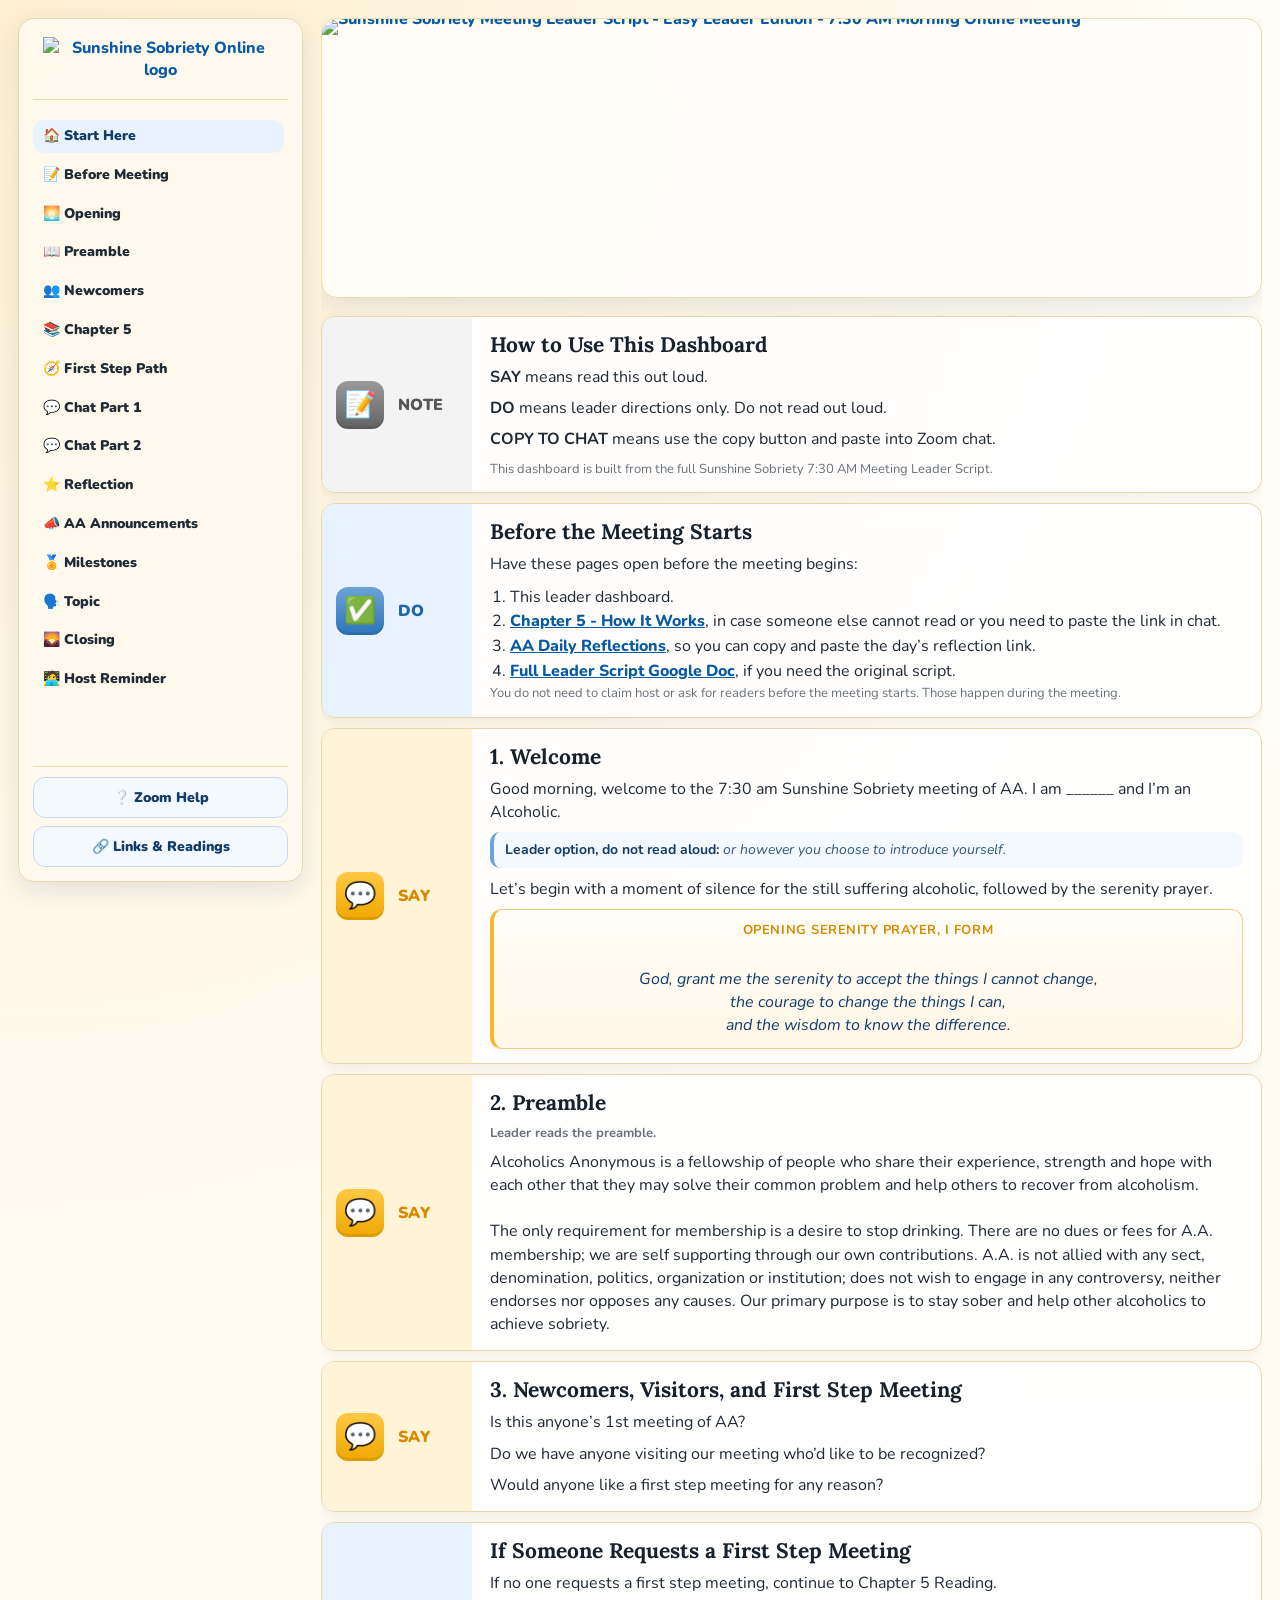
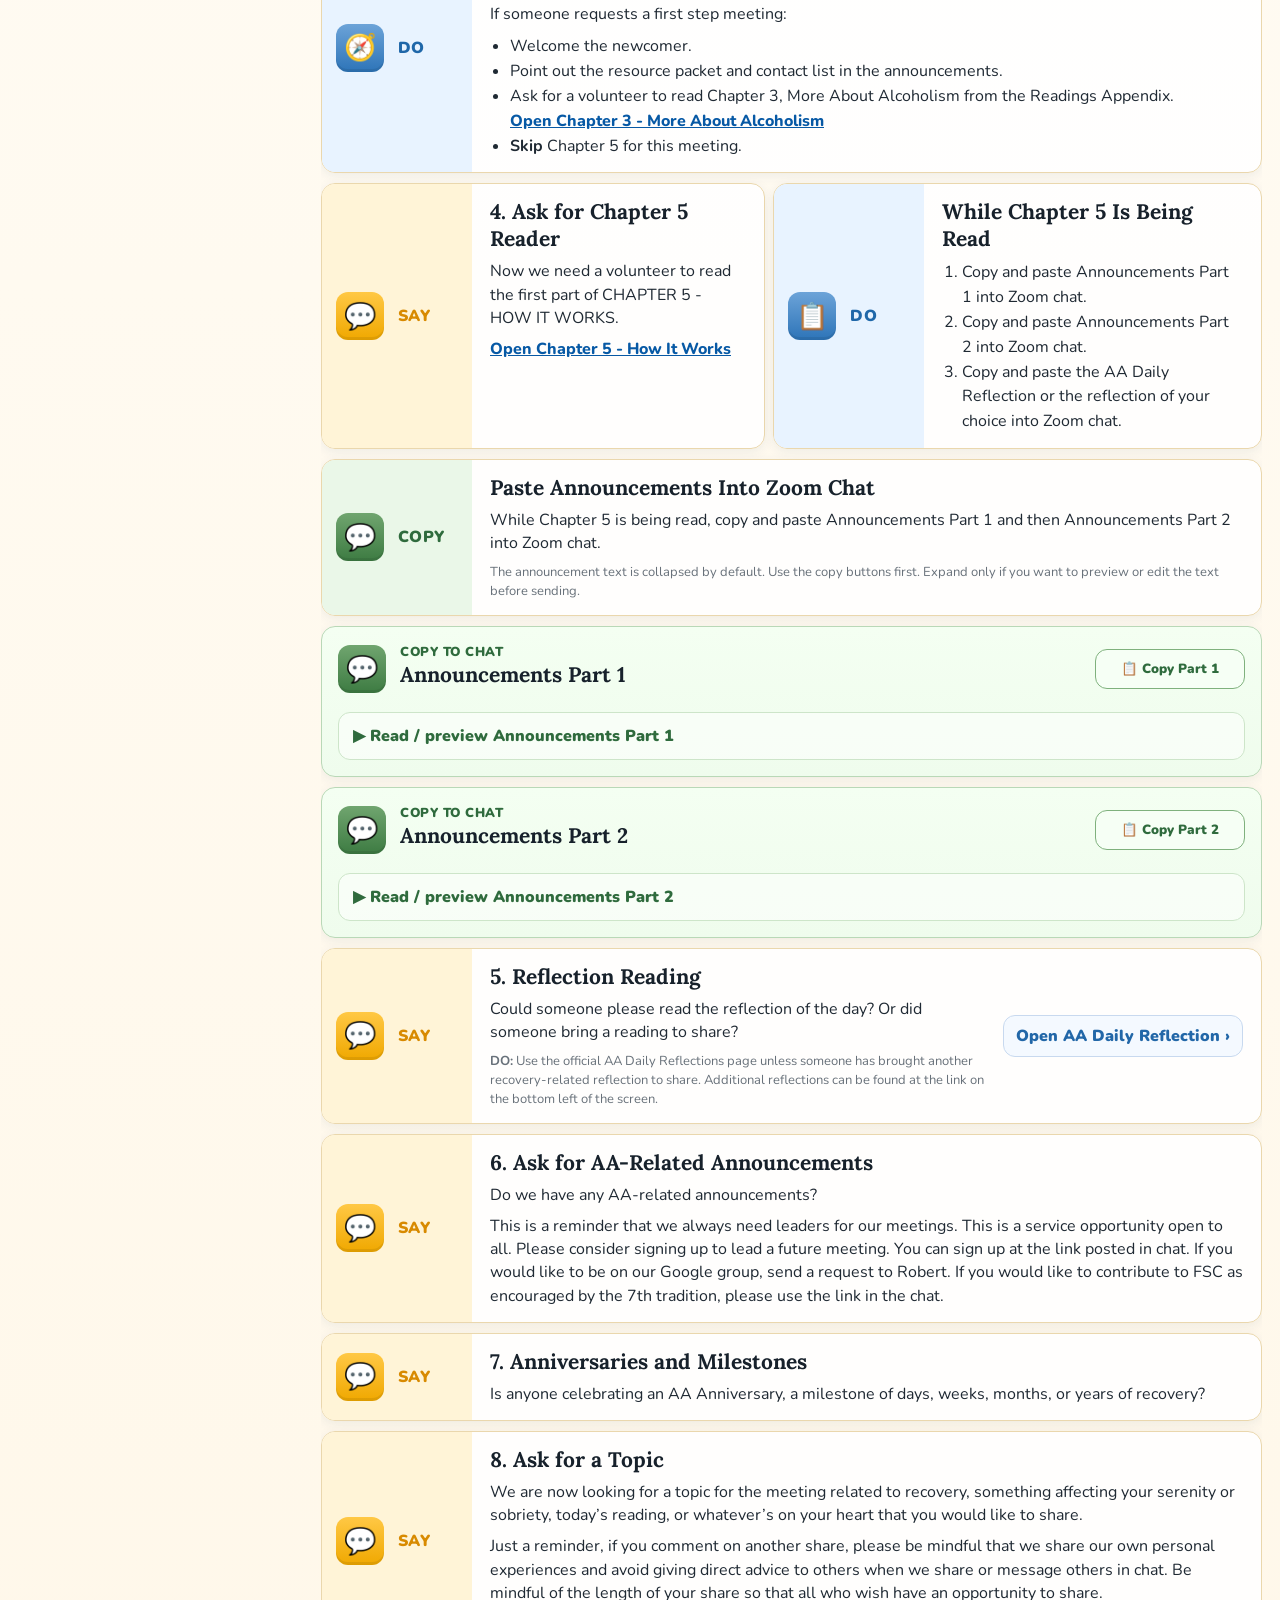
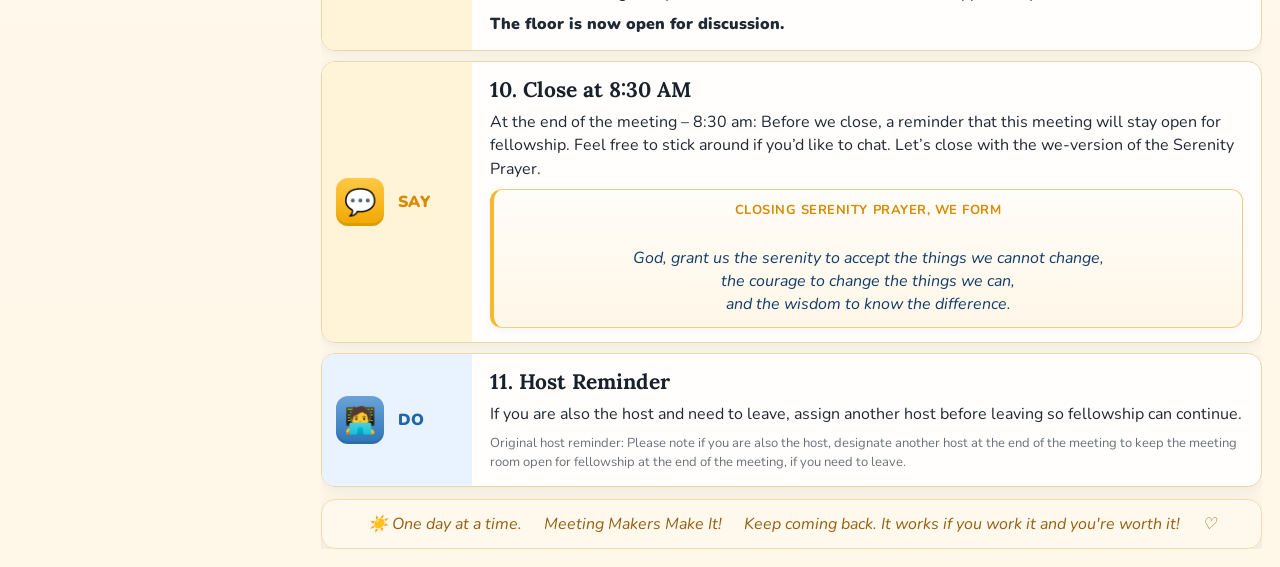
==== commit f028bb8a: "Update signup link for volunteer meeting" ====
--- a/index.html
+++ b/index.html
@@ -254,7 +254,7 @@
 
           Sign up to volunteer and lead this meeting. You can find the script here.
 
-          https://www.signupgenius.com/go/5080e4aaca72ea2fe3-fsc730
+          https://signup.com/go/HtoYOkj
 
           https://docs.google.com/document/d/19-EZ2bPWuKZj3j7DMF5KsOiZlLHwIXjWU8_DUU0-L0o/edit?pli=1&amp;tab=t.0
 
--- a/style.css
+++ b/style.css
@@ -1,3 +1,5 @@
+@import url('https://fonts.googleapis.com/css2?family=Lora:wght@600;700&family=Nunito:wght@400;600;700;800;900&display=swap');
+
 :root {
   --navy: #123c69;
   --blue: #3d84c6;
@@ -28,7 +30,7 @@
 
 body {
   margin: 0;
-  font-family: Arial, Helvetica, sans-serif;
+  font-family: "Nunito", Arial, Helvetica, sans-serif;
   color: #1f2933;
   background:
     radial-gradient(circle at top left, rgba(248, 183, 46, 0.2), transparent 32%),
@@ -42,7 +44,7 @@
 
 a {
   color: #0759a5;
-  font-weight: 700;
+  font-weight: 800;
   word-break: break-word;
 }
 
@@ -124,7 +126,7 @@
   color: #1e2b37;
   padding: 8px 10px;
   border-radius: 11px;
-  font-weight: 800;
+  font-weight: 900;
   font-size: 14px;
   line-height: 1.2;
 }
@@ -232,7 +234,13 @@
   border-radius: var(--radius);
 }
 
-/* OLD HERO TEXT STYLES, KEPT IN CASE YOU USE TEXT HERO AGAIN */
+/* TYPOGRAPHY */
+
+h1,
+h2,
+h3 {
+  font-family: "Lora", Georgia, serif;
+}
 
 h1 {
   margin: 0;
@@ -240,6 +248,29 @@
   font-size: clamp(34px, 3.7vw, 56px);
   line-height: 1.05;
   letter-spacing: -0.04em;
+}
+
+h2,
+h3 {
+  margin: 0 0 8px;
+  color: #17212b;
+}
+
+h2 {
+  font-size: 21px;
+}
+
+h3 {
+  font-size: 18px;
+}
+
+p {
+  margin: 0 0 8px;
+  line-height: 1.45;
+}
+
+p:last-child {
+  margin-bottom: 0;
 }
 
 .subtitle {
@@ -360,40 +391,58 @@
   padding: 14px 18px;
 }
 
-h2,
-h3 {
-  margin: 0 0 8px;
-  color: #17212b;
-}
-
-h2 {
-  font-size: 20px;
-}
-
-h3 {
-  font-size: 18px;
-}
-
-p {
-  margin: 0 0 8px;
-  line-height: 1.45;
-}
-
-p:last-child {
-  margin-bottom: 0;
-}
+/* SCRIPT TEXT */
 
 .script-line {
   font-size: 16px;
 }
 
+/* LEADER ASIDE, FOR WORDS NOT MEANT TO BE READ ALOUD */
+
+.leader-aside {
+  margin: 8px 0 10px;
+  padding: 8px 11px;
+  border-left: 4px solid #6ca3d8;
+  background: #f4f9ff;
+  color: #315a7a;
+  border-radius: 10px;
+  font-size: 14px;
+  font-style: italic;
+}
+
+.leader-aside strong {
+  color: var(--navy);
+  font-style: normal;
+}
+
+/* SERENITY PRAYER */
+
 .prayer {
+  text-align: center;
   font-style: italic;
-  color: #1c2f3e;
-  background: #fff9ee;
+  color: #123c69;
+  background: linear-gradient(180deg, #fffdf8 0%, #fff7e8 100%);
+  border: 1px solid #f1cd83;
   border-left: 4px solid var(--sun);
-  padding: 10px 12px;
-  border-radius: 10px;
+  border-radius: 12px;
+  padding: 11px 14px;
+  margin: 8px 0 0;
+  line-height: 1.45;
+  box-shadow: 0 2px 8px rgba(18, 60, 105, 0.06);
+}
+
+.prayer strong {
+  display: block;
+  margin-bottom: 4px;
+  color: var(--sun-dark);
+  font-style: normal;
+  font-size: 13px;
+  text-transform: uppercase;
+  letter-spacing: 0.04em;
+}
+
+.prayer::before {
+  content: none;
 }
 
 .strong {
@@ -410,6 +459,8 @@
   font-style: italic;
   color: #68717a;
 }
+
+/* MINI LAYOUTS */
 
 .two-mini {
   display: grid;
@@ -487,6 +538,7 @@
   gap: 8px;
   align-items: center;
   white-space: nowrap;
+  font-family: "Nunito", Arial, Helvetica, sans-serif;
 }
 
 .copy-button:hover {
@@ -628,6 +680,108 @@
   color: #123c69;
   font-weight: 900;
   letter-spacing: 0.08em;
+}
+
+/* SUPPORT PAGES: ZOOM HELP / LINKS & READINGS */
+
+.page-tools {
+  display: grid;
+  grid-template-columns: 285px minmax(0, 1fr);
+  gap: 18px;
+  min-height: 100vh;
+  padding: 18px;
+}
+
+.tool-hero {
+  background:
+    linear-gradient(135deg, rgba(220, 238, 251, 0.94), rgba(255, 249, 238, 0.94)),
+    radial-gradient(circle at top right, rgba(248, 183, 46, 0.28), transparent 36%);
+  border: 1px solid #f1ddad;
+  border-radius: var(--radius);
+  padding: 22px 26px;
+  box-shadow: var(--shadow);
+  margin-bottom: 14px;
+}
+
+.tool-hero h1 {
+  margin: 0;
+  color: var(--navy);
+  font-size: clamp(32px, 4vw, 52px);
+  line-height: 1.05;
+  letter-spacing: -0.04em;
+}
+
+.tool-hero p {
+  max-width: 780px;
+  margin-top: 10px;
+  color: #315a7a;
+  font-size: 18px;
+}
+
+.single-column {
+  display: grid;
+  gap: 12px;
+  max-width: 980px;
+}
+
+.quick-row {
+  display: flex;
+  gap: 10px;
+  flex-wrap: wrap;
+  margin-top: 14px;
+}
+
+.quick-button {
+  display: inline-flex;
+  align-items: center;
+  justify-content: center;
+  gap: 7px;
+  text-decoration: none;
+  border: 1px solid #c8d9ef;
+  background: #ffffff;
+  color: var(--navy);
+  border-radius: 999px;
+  padding: 9px 13px;
+  font-weight: 900;
+}
+
+.quick-button:hover {
+  background: #f4f9ff;
+}
+
+.tool-card {
+  display: grid;
+  grid-template-columns: 150px 1fr;
+}
+
+.tool-note {
+  background: #fff9ee;
+  border-left: 4px solid var(--sun);
+  border-radius: 10px;
+  padding: 10px 12px;
+  color: #1c2f3e;
+  margin-top: 10px;
+}
+
+.link-grid {
+  display: grid;
+  gap: 8px;
+  margin-top: 10px;
+}
+
+.resource-link {
+  display: block;
+  text-decoration: none;
+  border: 1px solid #d8e7f5;
+  background: #f7fbff;
+  color: var(--navy);
+  border-radius: 12px;
+  padding: 10px 12px;
+  font-weight: 900;
+}
+
+.resource-link:hover {
+  background: #e9f3ff;
 }
 
 /* FOOTER */
@@ -677,7 +831,8 @@
 /* TABLET */
 
 @media (max-width: 1100px) {
-  .page {
+  .page,
+  .page-tools {
     grid-template-columns: 1fr;
   }
 
@@ -716,7 +871,8 @@
 /* MOBILE */
 
 @media (max-width: 720px) {
-  .page {
+  .page,
+  .page-tools {
     padding: 10px;
   }
 
@@ -741,7 +897,8 @@
   }
 
   .script-card,
-  .two-mini {
+  .two-mini,
+  .tool-card {
     grid-template-columns: 1fr;
   }
 
@@ -772,6 +929,10 @@
     display: flex;
     width: 100%;
     justify-content: space-between;
+  }
+
+  .tool-hero {
+    padding: 18px;
   }
 
   .footer {
@@ -792,9 +953,11 @@
   }
 
   .page,
+  .page-tools,
   .layout,
   .script-card,
-  .two-mini {
+  .two-mini,
+  .tool-card {
     display: block;
   }
 
